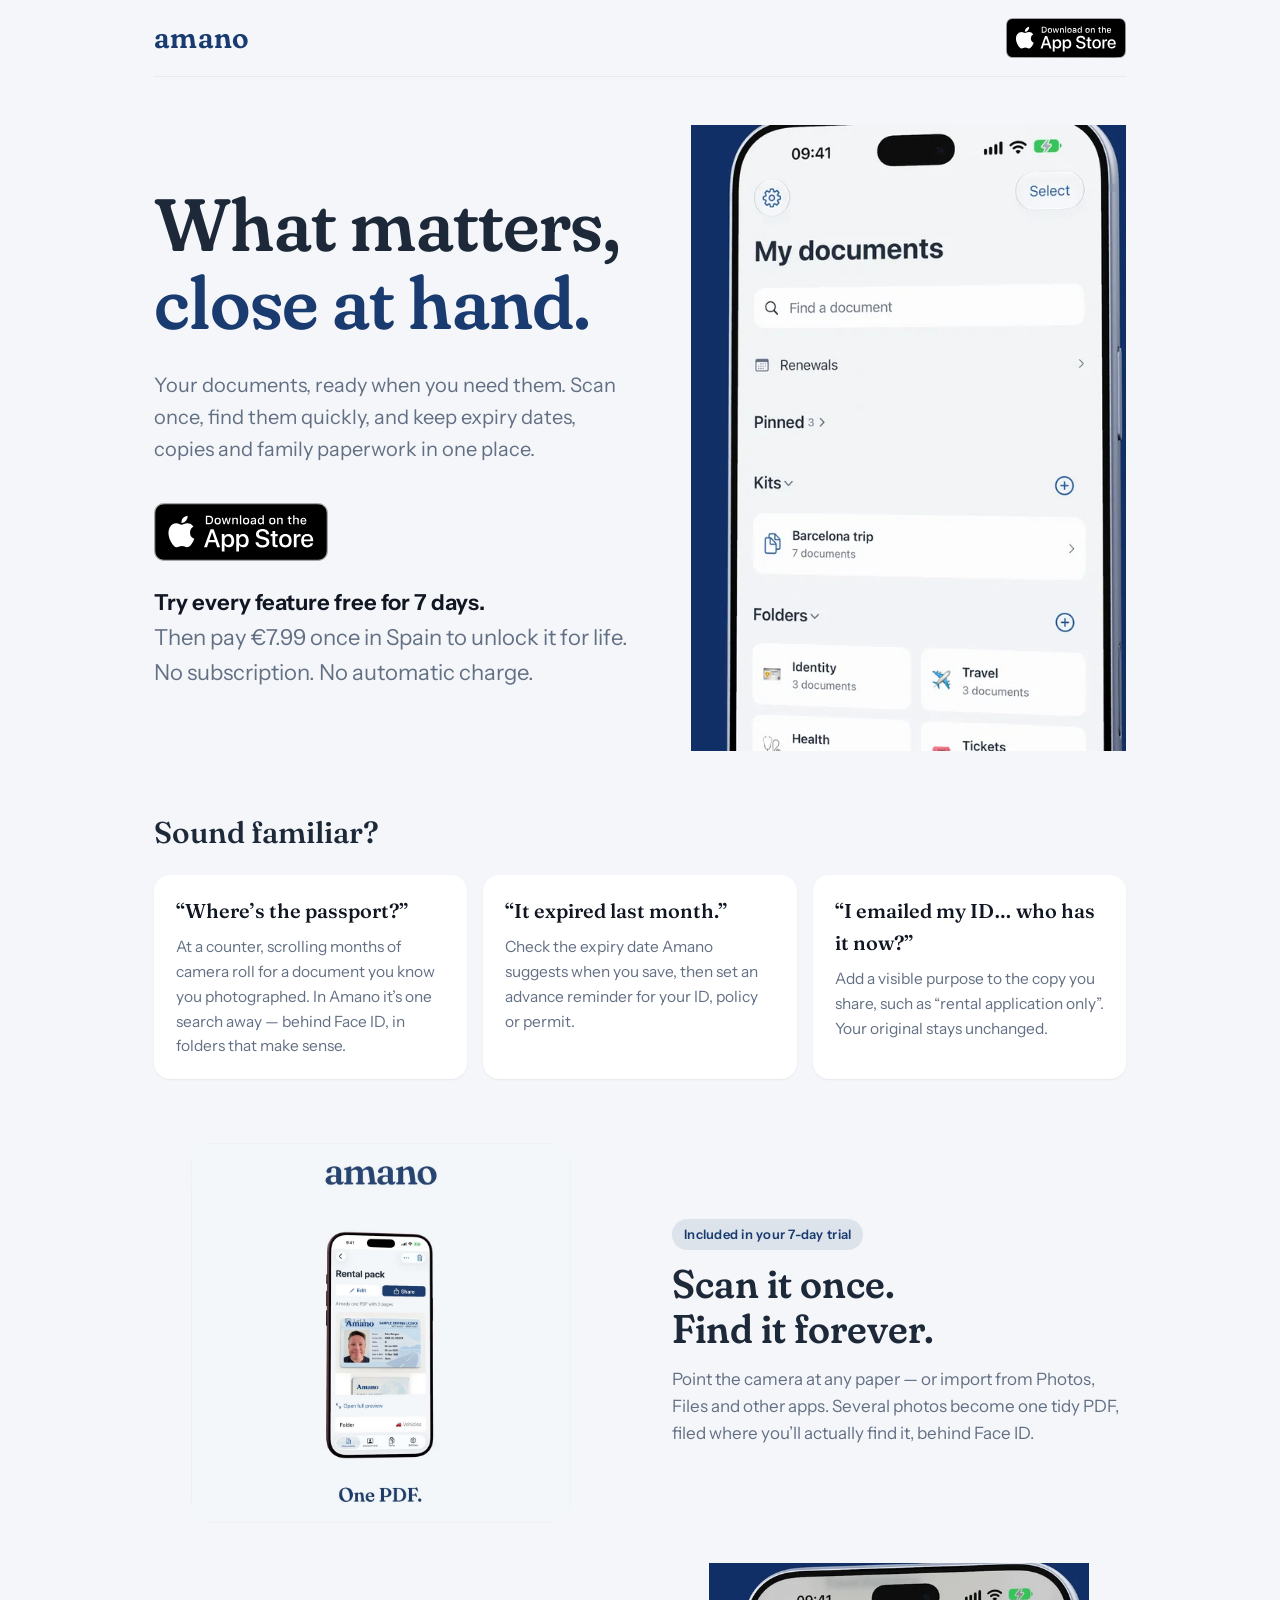
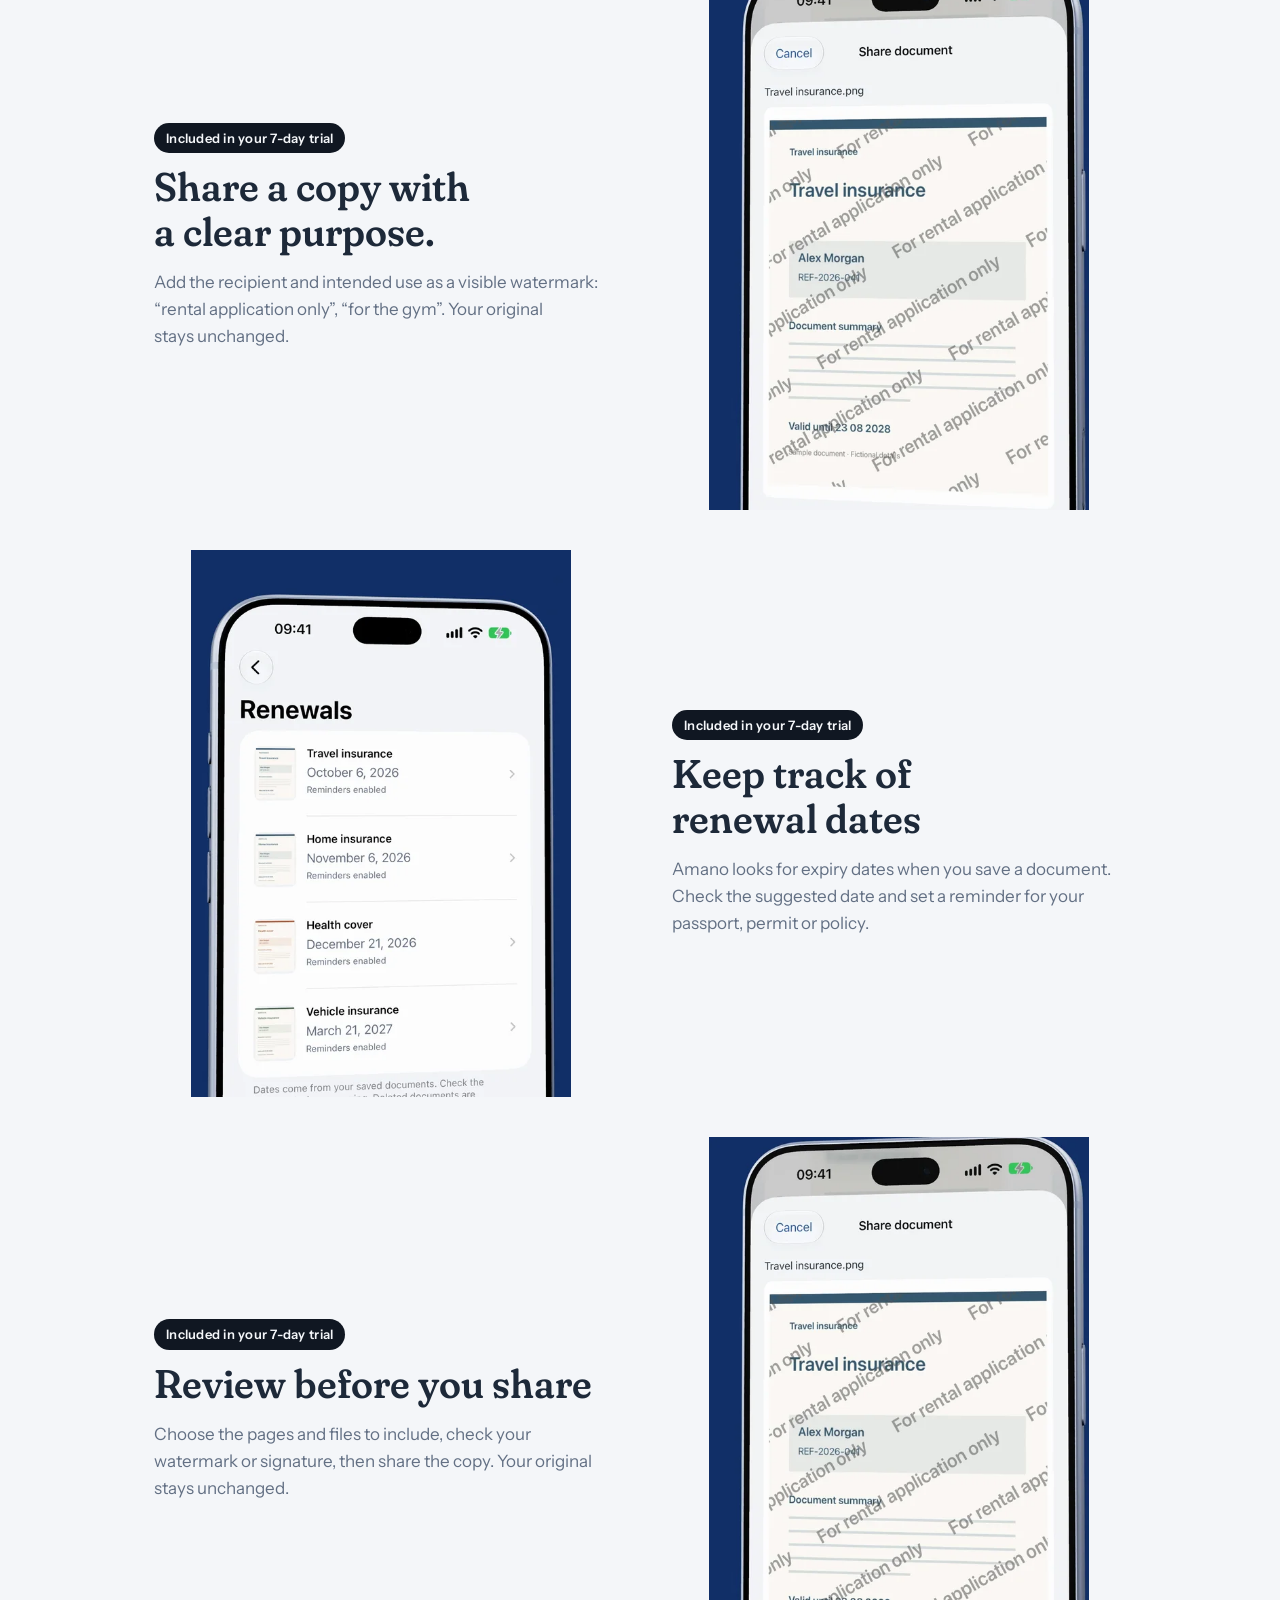
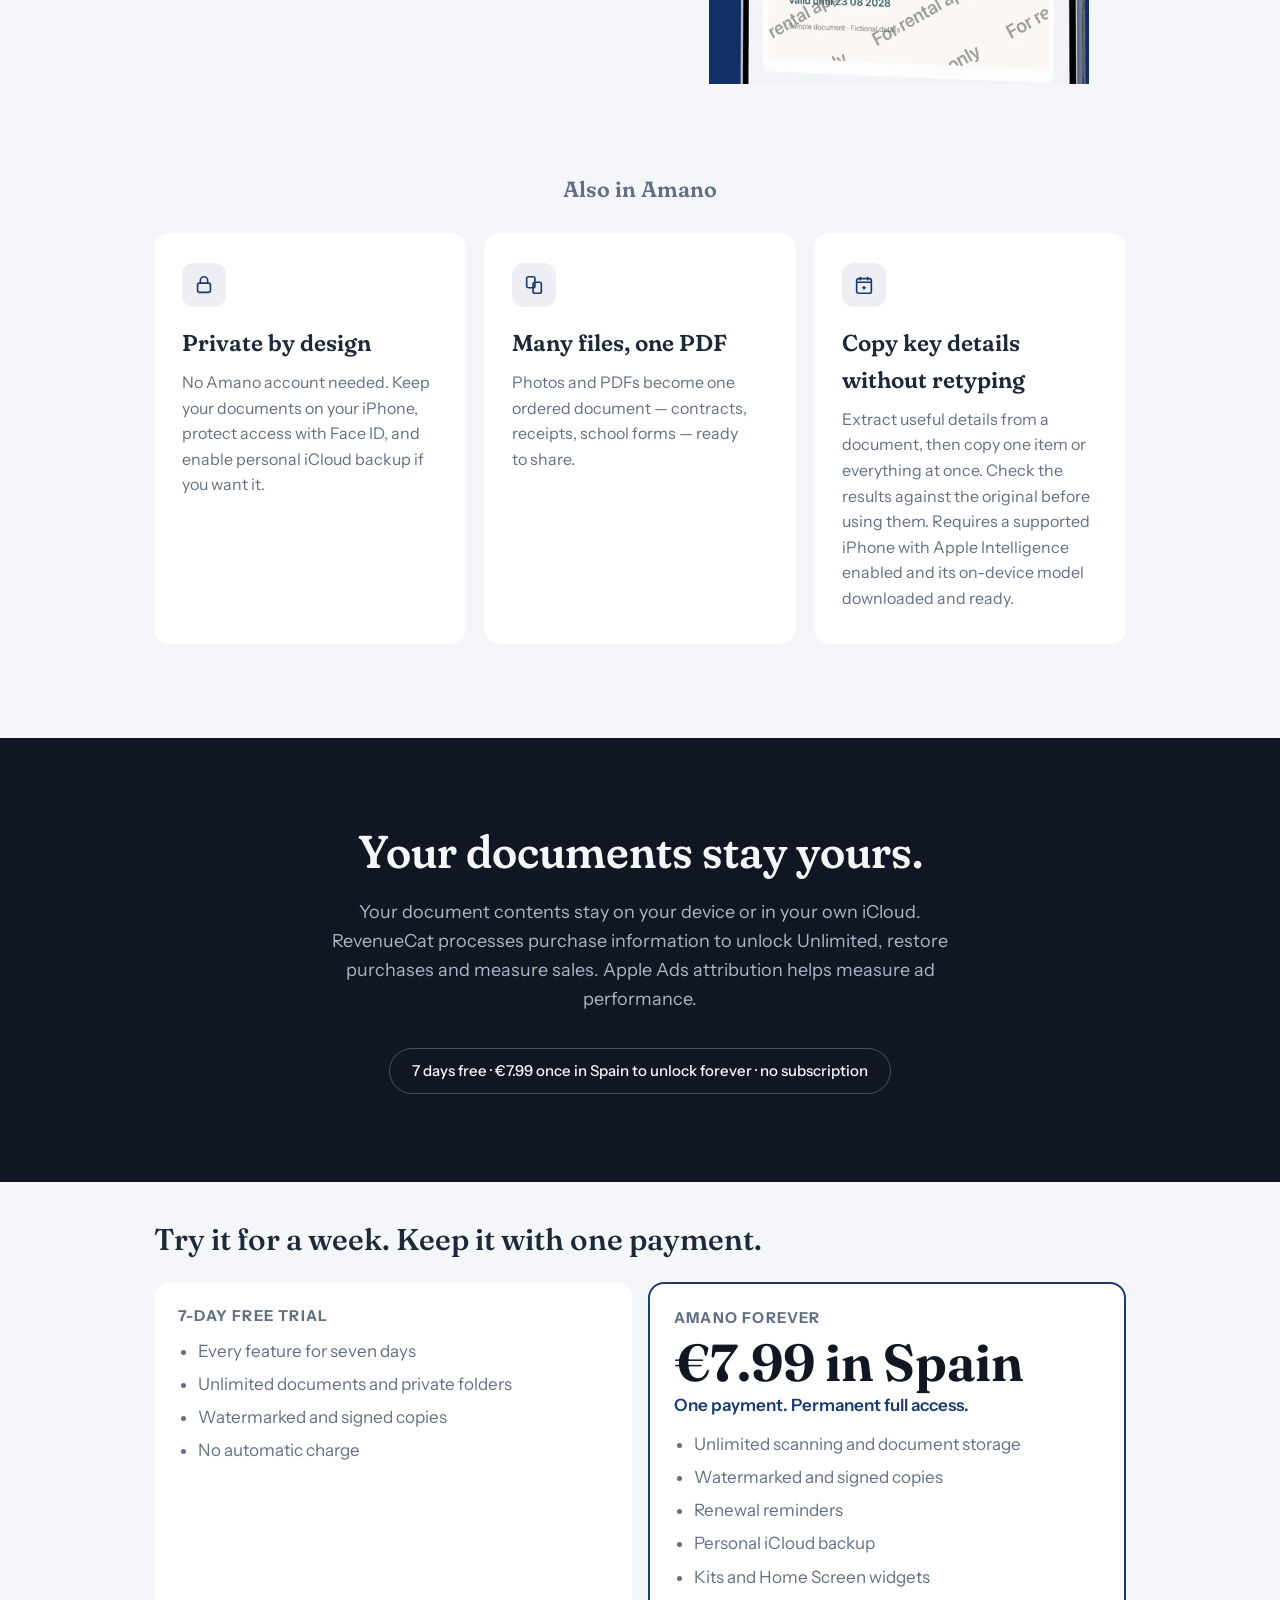
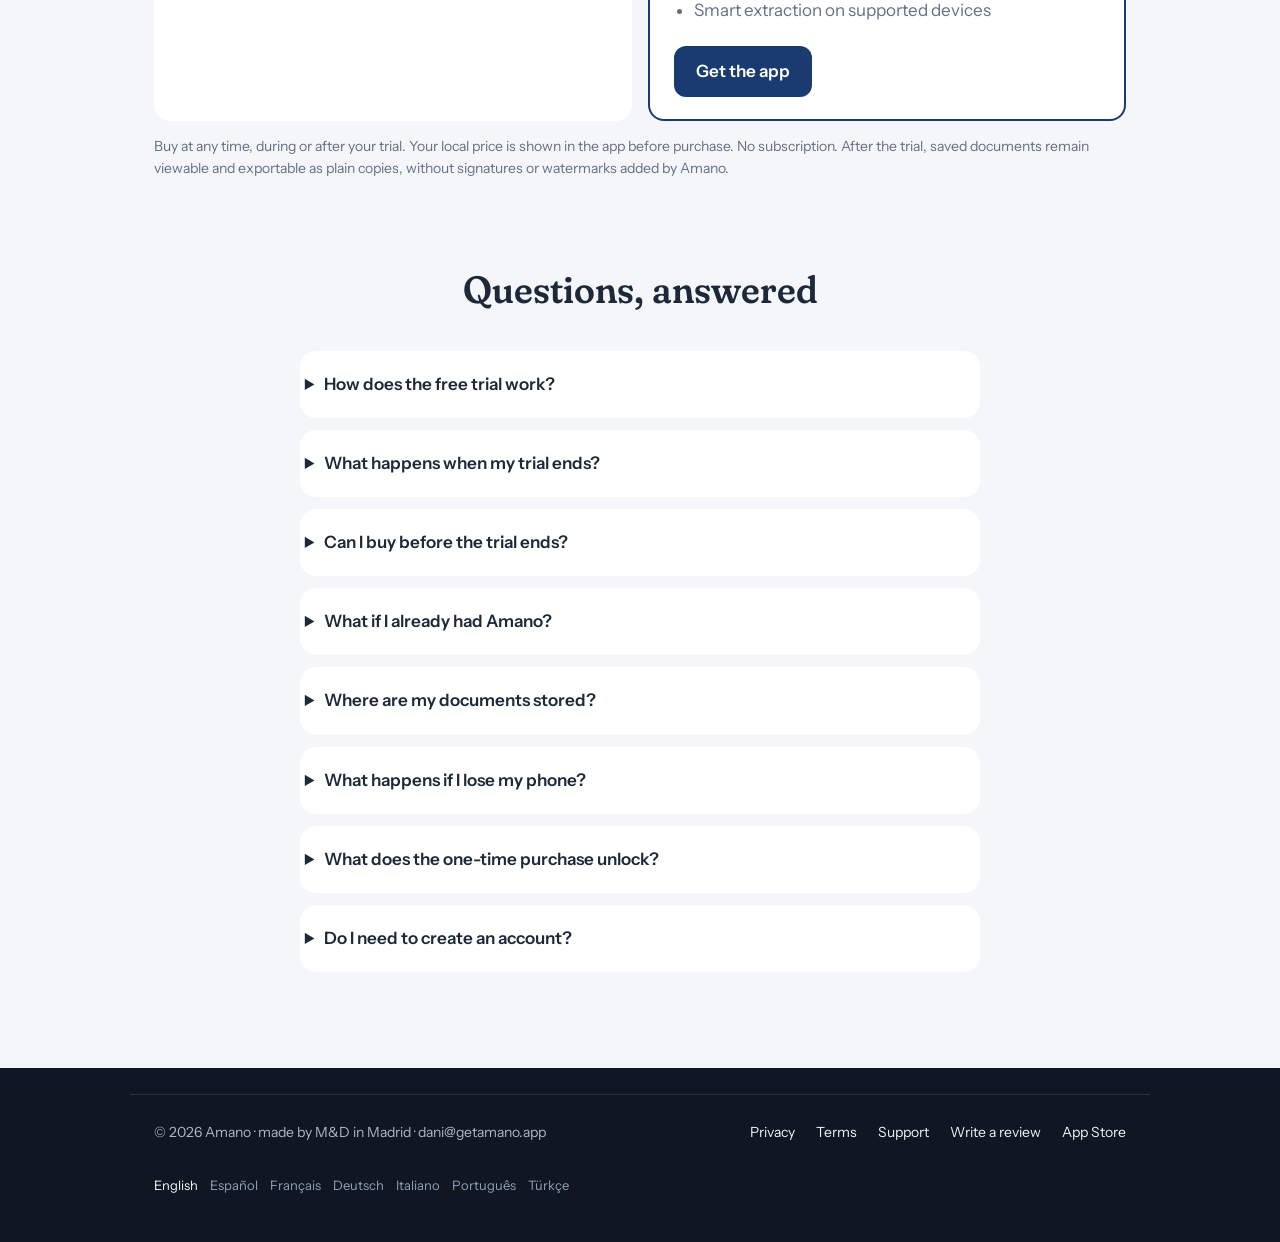
==== index.html @ 20231a91 "Show lifetime price after trial" ====
<!doctype html>
<html lang="en">
<head>
<meta charset="utf-8">
<meta name="viewport" content="width=device-width, initial-scale=1">
<title>Amano — Private Document Vault</title>
<meta name="description" content="Amano is a private vault for the documents that matter — scanned, organized, renewed on time, and shared only on your terms. On your iPhone and in your iCloud. Nowhere else.">
<meta name="apple-itunes-app" content="app-id=6809212902">
<link rel="canonical" href="https://getamano.app/">
<link rel="alternate" hreflang="en" href="https://getamano.app/">
<link rel="alternate" hreflang="es" href="https://getamano.app/es/">
<link rel="alternate" hreflang="fr" href="https://getamano.app/fr/">
<link rel="alternate" hreflang="de" href="https://getamano.app/de/">
<link rel="alternate" hreflang="it" href="https://getamano.app/it/">
<link rel="alternate" hreflang="pt-PT" href="https://getamano.app/pt/">
<link rel="alternate" hreflang="tr" href="https://getamano.app/tr/">
<link rel="alternate" hreflang="x-default" href="https://getamano.app/">
<meta property="og:type" content="website">
<meta property="og:site_name" content="Amano">
<meta property="og:title" content="Amano — Private Document Vault">
<meta property="og:description" content="Amano is a private vault for the documents that matter — scanned, organized, renewed on time, and shared only on your terms. On your iPhone and in your iCloud. Nowhere else.">
<meta property="og:url" content="https://getamano.app/">
<meta property="og:image" content="https://getamano.app/assets/og.png">
<meta name="twitter:card" content="summary_large_image">
<link rel="icon" href="./assets/mark.png">
<link rel="apple-touch-icon" href="./assets/apple-touch-icon.png">
<link rel="preconnect" href="https://fonts.googleapis.com">
<link rel="stylesheet" href="https://fonts.googleapis.com/css2?family=Fraunces:opsz,wght,SOFT@9..144,400..650,100&family=Instrument+Sans:wght@400;500;600&display=swap">
<script type="application/ld+json">{"@context": "https://schema.org", "@type": "FAQPage", "mainEntity": [{"@type": "Question", "name": "How does the free trial work?", "acceptedAnswer": {"@type": "Answer", "text": "New customers can try every feature for seven days, with no document or folder limits. Smart extraction requires a supported device with Apple Intelligence enabled and its on-device model ready. After the trial, choose a one-time purchase to keep full access. No subscription and no automatic charge."}}, {"@type": "Question", "name": "What happens when my trial ends?", "acceptedAnswer": {"@type": "Answer", "text": "You can still view your saved documents and export plain copies, without signatures or watermarks added by Amano. You can also copy details already extracted from your documents. A one-time purchase unlocks adding documents and using the full set of features again."}}, {"@type": "Question", "name": "Can I buy before the trial ends?", "acceptedAnswer": {"@type": "Answer", "text": "Yes. You can unlock Amano at any time during your trial. Pay once for permanent full access, with no subscription."}}, {"@type": "Question", "name": "What if I already had Amano?", "acceptedAnswer": {"@type": "Answer", "text": "Customers who first downloaded Amano before the seven-day-trial release keep full access forever, at no extra cost. This includes existing free customers. Existing purchases remain valid."}}, {"@type": "Question", "name": "Where are my documents stored?", "acceptedAnswer": {"@type": "Answer", "text": "On your iPhone, encrypted — and, if you turn on sync, in your own iCloud."}}, {"@type": "Question", "name": "What happens if I lose my phone?", "acceptedAnswer": {"@type": "Answer", "text": "With iCloud sync on (part of Unlimited), your vault is waiting on your next iPhone. Without it, documents live only on the device — that is the trade-off of fully local storage."}}, {"@type": "Question", "name": "What does the one-time purchase unlock?", "acceptedAnswer": {"@type": "Answer", "text": "Permanent full access: unlimited documents and private folders, watermarked or signed copies, renewal reminders, personal iCloud backup, document kits and Home Screen widgets. Smart extraction is included on supported devices with Apple Intelligence enabled and its on-device model ready. The app shows your local price before you buy."}}, {"@type": "Question", "name": "Do I need to create an account?", "acceptedAnswer": {"@type": "Answer", "text": "No. Amano works the moment you open it. There is nothing to sign up for."}}]}</script>
<style>
  :root {
    --paper: #F4F6F9; --card: #FFFFFF; --navy: #193B70; --deep: #101722;
    --ink: #1D2939; --muted: #637084; --link: #275CA5; --radius: 16px;
    --display: "Fraunces", "Iowan Old Style", Georgia, serif;
    --body: "Instrument Sans", -apple-system, "Helvetica Neue", sans-serif;
  }
  * { margin: 0; box-sizing: border-box; }
  html { scroll-behavior: smooth; }
  body { background: var(--paper); color: var(--ink); font-family: var(--body);
    font-size: 17px; line-height: 1.6; -webkit-font-smoothing: antialiased; }
  .wrap { max-width: 1020px; margin: 0 auto; padding: 0 24px; }
  header.top { display: flex; align-items: center; justify-content: space-between;
    position: sticky; top: 0; z-index: 50; background: var(--paper);
    padding: 14px 0; border-bottom: 1px solid rgba(16, 23, 34, 0.06); }
  .badge { display: block; height: 40px; width: auto; }
  .badge-hero { height: 58px; }
  .shots figure { margin: 0; }
  .shots figcaption { font-size: 14px; color: var(--muted); padding: 10px 4px 0; text-wrap: pretty; }
  .wordmark { font-family: var(--display); font-weight: 600; font-size: 30px; color: var(--navy);
    font-variation-settings: "opsz" 72, "SOFT" 100; letter-spacing: 0.01em; text-decoration: none; }
  .top a.store-mini { font-weight: 600; font-size: 15px; color: var(--link);
    text-decoration: none; padding: 10px 16px; border-radius: 999px; }
  .top a.store-mini:hover { background: var(--card); }
  .hero { padding: 48px 0 24px; text-align: center; }
  .hero-visual { max-width: 320px; margin: 24px auto 0; }
  .hero-visual img { width: 100%; height: auto; display: block; }
  @media (min-width: 900px) {
    .hero { display: grid; grid-template-columns: 1.05fr 0.95fr; gap: 56px;
      align-items: center; text-align: left; padding: 48px 0 32px; }
    .hero .cta-row { justify-content: flex-start; }
    .hero .cta-note { text-align: left; }
    .hero h1, .hero p.lede { margin-left: 0; }
    .hero-visual { max-width: 460px; margin: 0 0 0 auto; }
  }
  .hero h1 { font-family: var(--display); font-variation-settings: "opsz" 72, "SOFT" 100;
    font-weight: 560; font-size: clamp(42px, 7vw, 74px); line-height: 1.06;
    color: var(--ink); text-wrap: balance; letter-spacing: -0.01em; }
  .hero h1 em { font-style: normal; color: var(--navy); }
  .hero p.lede { max-width: 34em; margin: 26px auto 0;
    font-size: clamp(17px, 2.2vw, 20px); color: var(--muted); text-wrap: pretty; }
  .cta-row { margin-top: 38px; display: flex; gap: 14px; justify-content: center; flex-wrap: wrap; align-items: center; }
  .store-button { display: inline-flex; align-items: center; gap: 10px;
    background: var(--navy); color: #fff; text-decoration: none; font-weight: 600; font-size: 17px;
    padding: 15px 26px; border-radius: 14px; transition: transform 120ms ease, box-shadow 120ms ease;
    box-shadow: 0 10px 28px rgba(25, 59, 112, 0.28); }
  .store-button:hover { transform: translateY(-1px); box-shadow: 0 14px 34px rgba(25, 59, 112, 0.34); }
  .store-button:focus-visible, a:focus-visible { outline: 3px solid var(--link); outline-offset: 3px; }
  .store-button svg { flex: none; }
  .cta-note { font-size: 22px; color: var(--muted); width: 100%; margin-top: 4px; }
  .cta-note strong { display: block; margin-top: 6px; font-weight: 650; color: #101722; }
  .demo { padding: 44px 0 20px; }
  .demo figure { max-width: 560px; margin: 0 auto; border-radius: 24px; overflow: hidden; }
  .demo video { display: block; width: 100%; height: auto; }
  .demo figcaption { text-align: center; font-size: 14px; color: var(--muted);
    padding: 14px 16px 16px; background: var(--card); }
  section.chapters { padding: 56px 0 8px; }
  .chapter { display: grid; gap: 40px; align-items: center; margin: 0 0 64px; }
  .chapter .art { max-width: 300px; margin: 0 auto; }
  .chapter .art img { width: 100%; height: auto; display: block; }
  .chapter h2 { font-family: var(--display); font-variation-settings: "opsz" 72, "SOFT" 100;
    font-weight: 560; font-size: clamp(28px, 4.4vw, 40px); line-height: 1.12;
    text-wrap: balance; margin: 12px 0 14px; }
  .chapter p { color: var(--muted); font-size: 17px; max-width: 30em; text-wrap: pretty; }
  .chip { display: inline-block; font-size: 13px; font-weight: 600; letter-spacing: 0.02em;
    padding: 5px 12px; border-radius: 999px; }
  .chip.free { background: rgba(25, 59, 112, 0.10); color: var(--navy); }
  .chip.unl { background: var(--deep); color: #F4F6F9; }
  @media (min-width: 860px) {
    .chapter { grid-template-columns: 1fr 1fr; gap: 64px; margin: 0 0 40px; }
    .chapter .art { max-width: 380px; }
    .chapter:nth-child(even) .art { order: 2; margin-left: auto; }
    .chapter:nth-child(odd) .art { margin-right: auto; }
  }
  section.also { padding: 40px 0 10px; }
  .also h2 { font-family: var(--display); font-variation-settings: "opsz" 40, "SOFT" 100;
    font-weight: 600; font-size: 22px; text-align: center; margin-bottom: 26px; color: var(--muted); }
  .also .grid { display: grid; gap: 18px; grid-template-columns: repeat(auto-fit, minmax(240px, 1fr)); }
  section.features { padding: 84px 0 30px; }
  .features .grid { display: grid; gap: 18px; grid-template-columns: repeat(auto-fit, minmax(260px, 1fr)); }
  .feature { background: var(--card); border-radius: var(--radius); padding: 30px 28px 32px; }
  .feature .glyph { width: 44px; height: 44px; border-radius: 12px; background: rgba(25, 59, 112, 0.08);
    display: grid; place-items: center; margin-bottom: 18px; color: var(--navy); }
  .feature h3 { font-family: var(--display); font-variation-settings: "opsz" 40, "SOFT" 100;
    font-weight: 600; font-size: 23px; color: var(--ink); margin-bottom: 8px; }
  .feature p { color: var(--muted); font-size: 16px; text-wrap: pretty; }
  section.promise { margin: 84px 0 0; background: var(--deep); color: #EEF2F8; }
  .promise .inner { padding: 88px 24px; text-align: center; max-width: 760px; margin: 0 auto; }
  .promise h2 { font-family: var(--display); font-variation-settings: "opsz" 72, "SOFT" 100;
    font-weight: 560; font-size: clamp(30px, 4.6vw, 46px); line-height: 1.15; text-wrap: balance; color: #F4F6F9; }
  .promise p { margin-top: 20px; color: #ABB7C8; font-size: 18px; max-width: 36em; margin-left: auto; margin-right: auto; }
  .promise .price { margin-top: 34px; display: inline-block; border: 1px solid rgba(244, 246, 249, 0.25);
    border-radius: 999px; padding: 10px 22px; font-size: 15px; font-weight: 500; color: #F4F6F9; }
  footer { background: var(--deep); color: #ABB7C8; padding: 26px 0 46px; font-size: 14px; }
  footer .wrap { display: flex; justify-content: space-between; gap: 16px; flex-wrap: wrap;
    align-items: baseline; border-top: 1px solid rgba(244,246,249,0.12); padding-top: 26px; }
  footer a { color: #EEF2F8; text-decoration: none; margin-left: 18px; }
  footer a.mail { margin-left: 0; color: #ABB7C8; }
  footer a:hover { text-decoration: underline; }
  footer .langs { width: 100%; margin-top: 14px; }
  footer .langs a { margin: 0 12px 0 0; color: #8FA0B8; font-size: 13px; }
  footer .langs span { color: #F4F6F9; font-size: 13px; margin-right: 12px; }
  section.shots { padding: 40px 0 30px; }
  .shots h2, .faq h2 { font-family: var(--display); font-variation-settings: "opsz" 72, "SOFT" 100;
    font-weight: 560; font-size: clamp(28px, 4vw, 38px); text-align: center; margin-bottom: 30px;
    color: var(--ink); text-wrap: balance; }
  .shots .strip { display: grid; grid-template-columns: repeat(2, 1fr); gap: 28px; max-width: 760px; margin: 0 auto; }
  .shots img { width: 100%; height: auto; display: block; }
  @media (max-width: 640px) { .shots .strip { grid-template-columns: 1fr; max-width: 320px; } }
  section.faq { padding: 70px 0 84px; }
  .faq .qa { max-width: 680px; margin: 0 auto; }
  .faq details { background: var(--card); border-radius: var(--radius); padding: 4px 24px; margin-bottom: 12px; }
  .faq summary { cursor: pointer; font-weight: 600; font-size: 17px; padding: 16px 0; list-style-position: outside; }
  .faq details p { color: var(--muted); padding: 0 0 18px; text-wrap: pretty; }
  @media (prefers-reduced-motion: reduce) { html { scroll-behavior: auto; } .store-button { transition: none; } }

  /* Pain cards + explicit pricing (PoC: rendered only when a locale defines them) */
  .pains { padding: 26px 0 8px; }
  .pains h2, .pricing h2 { font-family: Fraunces, Georgia, serif; font-weight: 550; font-size: 30px; margin: 0 0 18px; }
  .pains .grid { display: grid; grid-template-columns: repeat(auto-fit, minmax(240px, 1fr)); gap: 16px; }
  .pain { background: var(--card); border-radius: 16px; padding: 20px 22px; box-shadow: 0 1px 2px rgba(16,23,34,.06); }
  .pain h3 { font-family: Fraunces, Georgia, serif; font-weight: 550; font-size: 20px; margin: 0 0 8px; color: var(--deep); }
  .pain p { margin: 0; color: var(--muted); font-size: 15.5px; }
  .pricing { padding: 34px 0 10px; }
  .pricing .cols { display: grid; grid-template-columns: repeat(auto-fit, minmax(250px, 1fr)); gap: 16px; align-items: stretch; }
  .pricing .col { background: var(--card); border-radius: 16px; padding: 22px 24px; }
  .pricing .col.main { border: 2px solid var(--navy); }
  .pricing h3 { margin: 0 0 6px; font-size: 15px; letter-spacing: .08em; text-transform: uppercase; color: var(--muted); }
  .pricing .num { font-family: Fraunces, Georgia, serif; font-weight: 650; font-size: 52px; color: var(--deep); line-height: 1; }
  .pricing .once { color: var(--navy); font-weight: 600; margin: 4px 0 12px; }
  .pricing ul { margin: 10px 0 0; padding-left: 20px; color: var(--muted); }
  .pricing li { margin: 6px 0; }
  .pricing .buy { display: inline-block; margin-top: 16px; background: var(--navy); color: #fff; text-decoration: none; border-radius: 12px; padding: 12px 22px; font-weight: 600; }
  .pricing .pricenote { color: var(--muted); font-size: 14px; margin-top: 14px; }

  .chapter .art video { display: block; width: 100%; height: auto; border-radius: 22px; }
</style>
</head>
<body>
<div class="wrap">
  <header class="top">
    <a class="wordmark" href="https://getamano.app/">amano</a>
    <a href="https://apps.apple.com/app/id6809212902?pt=128749840&amp;ct=web-en&amp;mt=8" aria-label="Get the app"><img class="badge" src="./assets/badges/en.svg" alt="Download on the App Store" width="120" height="40"></a>
  </header>
  <section class="hero">
    <div>
      <h1>What matters, <em>close at hand.</em></h1>
      <p class="lede">Your documents, ready when you need them. Scan once, find them quickly, and keep expiry dates, copies and family paperwork in one place.</p>
      <div class="cta-row">
        <a href="https://apps.apple.com/app/id6809212902?pt=128749840&amp;ct=web-en&amp;mt=8" aria-label="Download on the App Store"><img class="badge badge-hero" src="./assets/badges/en.svg" alt="Download on the App Store" width="174" height="58"></a>
        <span class="cta-note"><strong>Try every feature free for 7 days.</strong> Then pay €7.99 once in Spain to unlock it for life. No subscription. No automatic charge.</span>
      </div>
    </div>
    <div class="hero-visual">
      <img src="./assets/features/en/home.webp" alt="Reviewing a watermarked document copy in Amano" width="560" height="918" fetchpriority="high">
    </div>
  </section>
  <section class="pains"><h2>Sound familiar?</h2><div class="grid"><article class="pain"><h3>&ldquo;Where&rsquo;s the passport?&rdquo;</h3><p>At a counter, scrolling months of camera roll for a document you know you photographed. In Amano it&rsquo;s one search away — behind Face&nbsp;ID, in folders that make sense.</p></article><article class="pain"><h3>&ldquo;It expired last month.&rdquo;</h3><p>Check the expiry date Amano suggests when you save, then set an advance reminder for your ID, policy or permit.</p></article><article class="pain"><h3>&ldquo;I emailed my ID&hellip; who has it now?&rdquo;</h3><p>Add a visible purpose to the copy you share, such as &ldquo;rental application only&rdquo;. Your original stays unchanged.</p></article></div></section>
  <section class="chapters">
    <div class="chapter"><div class="art"><video src="./assets/demo.mp4" poster="./assets/poster.jpg" muted loop playsinline autoplay preload="metadata" aria-label="Amano turning three photos into one watermarked PDF and sharing it"></video></div><div><span class="chip free">Included in your 7-day trial</span><h2>Scan it once. Find it forever.</h2><p>Point the camera at any paper — or import from Photos, Files and other apps. Several photos become one tidy PDF, filed where you&rsquo;ll actually find it, behind Face&nbsp;ID.</p></div></div>
    <div class="chapter"><div class="art"><img src="./assets/features/en/share.webp" alt="A shared ID copy with a personal watermark across it" loading="lazy" width="560" height="918"></div><div><span class="chip unl">Included in your 7-day trial</span><h2>Share a copy with a clear purpose.</h2><p>Add the recipient and intended use as a visible watermark: &ldquo;rental application only&rdquo;, &ldquo;for the gym&rdquo;. Your original stays unchanged.</p></div></div>
    <div class="chapter">
      <div class="art"><img src="./assets/features/en/renew.webp" alt="Renewals screen reminding about an expiring passport" loading="lazy" width="560" height="918"></div>
      <div>
        <span class="chip unl">Included in your 7-day trial</span>
        <h2>Keep track of renewal dates</h2>
        <p>Amano looks for expiry dates when you save a document. Check the suggested date and set a reminder for your passport, permit or policy.</p>
      </div>
    </div>
    <div class="chapter">
      <div class="art"><img src="./assets/features/en/share.webp" alt="Reviewing a watermarked copy before sharing" loading="lazy" width="560" height="918"></div>
      <div>
        <span class="chip unl">Included in your 7-day trial</span>
        <h2>Review before you share</h2>
        <p>Choose the pages and files to include, check your watermark or signature, then share the copy. Your original stays unchanged.</p>
      </div>
    </div>
  </section>
  <section class="also">
    <h2>Also in Amano</h2>
    <div class="grid">
      <article class="feature"><div class="glyph"><svg width="22" height="22" viewBox="0 0 24 24" fill="none" stroke="currentColor" stroke-width="1.8" aria-hidden="true"><rect x="5" y="10" width="14" height="10" rx="2"/><path d="M8 10V7a4 4 0 0 1 8 0v3"/></svg></div><h3>Private by design</h3><p>No Amano account needed. Keep your documents on your iPhone, protect access with Face&nbsp;ID, and enable personal iCloud backup if you want it.</p></article>
      <article class="feature"><div class="glyph"><svg width="22" height="22" viewBox="0 0 24 24" fill="none" stroke="currentColor" stroke-width="1.8" aria-hidden="true"><rect x="4" y="3" width="9" height="12" rx="2"/><rect x="11" y="9" width="9" height="12" rx="2"/></svg></div><h3>Many files, one PDF</h3><p>Photos and PDFs become one ordered document — contracts, receipts, school forms — ready to share.</p></article>
      <article class="feature"><div class="glyph"><svg width="22" height="22" viewBox="0 0 24 24" fill="none" stroke="currentColor" stroke-width="1.8" aria-hidden="true"><rect x="4" y="5" width="16" height="16" rx="2"/><path d="M4 9h16M8 3v4M16 3v4M12 13v4M10 15h4"/></svg></div><h3>Copy key details without retyping</h3><p>Extract useful details from a document, then copy one item or everything at once. Check the results against the original before using them. Requires a supported iPhone with Apple Intelligence enabled and its on-device model downloaded and ready.</p></article>
    </div>
  </section>
  
</div>
<section class="promise">
  <div class="inner">
    <h2>Your documents stay yours.</h2>
    <p>Your document contents stay on your device or in your own iCloud. RevenueCat processes purchase information to unlock Unlimited, restore purchases and measure sales. Apple Ads attribution helps measure ad performance.</p>
    <span class="price">7 days free &middot; €7.99 once in Spain to unlock forever &middot; no subscription</span>
  </div>
</section>
<div class="wrap">
  <section class="pricing"><h2>Try it for a week. Keep it with one payment.</h2><div class="cols"><div class="col"><h3>7-day free trial</h3><ul><li>Every feature for seven days</li><li>Unlimited documents and private folders</li><li>Watermarked and signed copies</li><li>No automatic charge</li></ul></div><div class="col main"><h3>Amano forever</h3><div class="num">€7.99 in Spain</div><div class="once">One payment. Permanent full access.</div><ul><li>Unlimited scanning and document storage</li><li>Watermarked and signed copies</li><li>Renewal reminders</li><li>Personal iCloud backup</li><li>Kits and Home Screen widgets</li><li>Smart extraction on supported devices</li></ul><a class="buy" href="https://apps.apple.com/app/id6809212902?pt=128749840&amp;ct=web-en&amp;mt=8" aria-label="Download on the App Store">Get the app</a></div></div><p class="pricenote">Buy at any time, during or after your trial. Your local price is shown in the app before purchase. No subscription. After the trial, saved documents remain viewable and exportable as plain copies, without signatures or watermarks added by Amano.</p></section>
  <section class="faq">
    <h2>Questions, answered</h2>
    <div class="qa"><details><summary>How does the free trial work?</summary><p>New customers can try every feature for seven days, with no document or folder limits. Smart extraction requires a supported device with Apple Intelligence enabled and its on-device model ready. After the trial, choose a one-time purchase to keep full access. No subscription and no automatic charge.</p></details><details><summary>What happens when my trial ends?</summary><p>You can still view your saved documents and export plain copies, without signatures or watermarks added by Amano. You can also copy details already extracted from your documents. A one-time purchase unlocks adding documents and using the full set of features again.</p></details><details><summary>Can I buy before the trial ends?</summary><p>Yes. You can unlock Amano at any time during your trial. Pay once for permanent full access, with no subscription.</p></details><details><summary>What if I already had Amano?</summary><p>Customers who first downloaded Amano before the seven-day-trial release keep full access forever, at no extra cost. This includes existing free customers. Existing purchases remain valid.</p></details><details><summary>Where are my documents stored?</summary><p>On your iPhone, encrypted — and, if you turn on sync, in your own iCloud.</p></details><details><summary>What happens if I lose my phone?</summary><p>With iCloud sync on (part of Unlimited), your vault is waiting on your next iPhone. Without it, documents live only on the device — that is the trade-off of fully local storage.</p></details><details><summary>What does the one-time purchase unlock?</summary><p>Permanent full access: unlimited documents and private folders, watermarked or signed copies, renewal reminders, personal iCloud backup, document kits and Home Screen widgets. Smart extraction is included on supported devices with Apple Intelligence enabled and its on-device model ready. The app shows your local price before you buy.</p></details><details><summary>Do I need to create an account?</summary><p>No. Amano works the moment you open it. There is nothing to sign up for.</p></details></div>
  </section>
</div>
<footer>
  <div class="wrap">
    <span>&copy; 2026 Amano &middot; made by M&amp;D in Madrid &middot; <a class="mail" href="mailto:dani@getamano.app">dani@getamano.app</a></span>
    <span>
      <a href="https://getamano.app/privacy/">Privacy</a>
      <a href="https://getamano.app/terms/">Terms</a>
      <a href="https://getamano.app/support/">Support</a>
      <a href="https://apps.apple.com/app/apple-store/id6809212902?action=write-review">Write a review</a>
      <a href="https://apps.apple.com/app/id6809212902?pt=128749840&amp;ct=web-en&amp;mt=8">App&nbsp;Store</a>
    </span>
    <span class="langs"><span>English</span><a href="https://getamano.app/es/" lang="es">Español</a><a href="https://getamano.app/fr/" lang="fr">Français</a><a href="https://getamano.app/de/" lang="de">Deutsch</a><a href="https://getamano.app/it/" lang="it">Italiano</a><a href="https://getamano.app/pt/" lang="pt-PT">Português</a><a href="https://getamano.app/tr/" lang="tr">Türkçe</a></span>
  </div>
</footer>
</body>
</html>
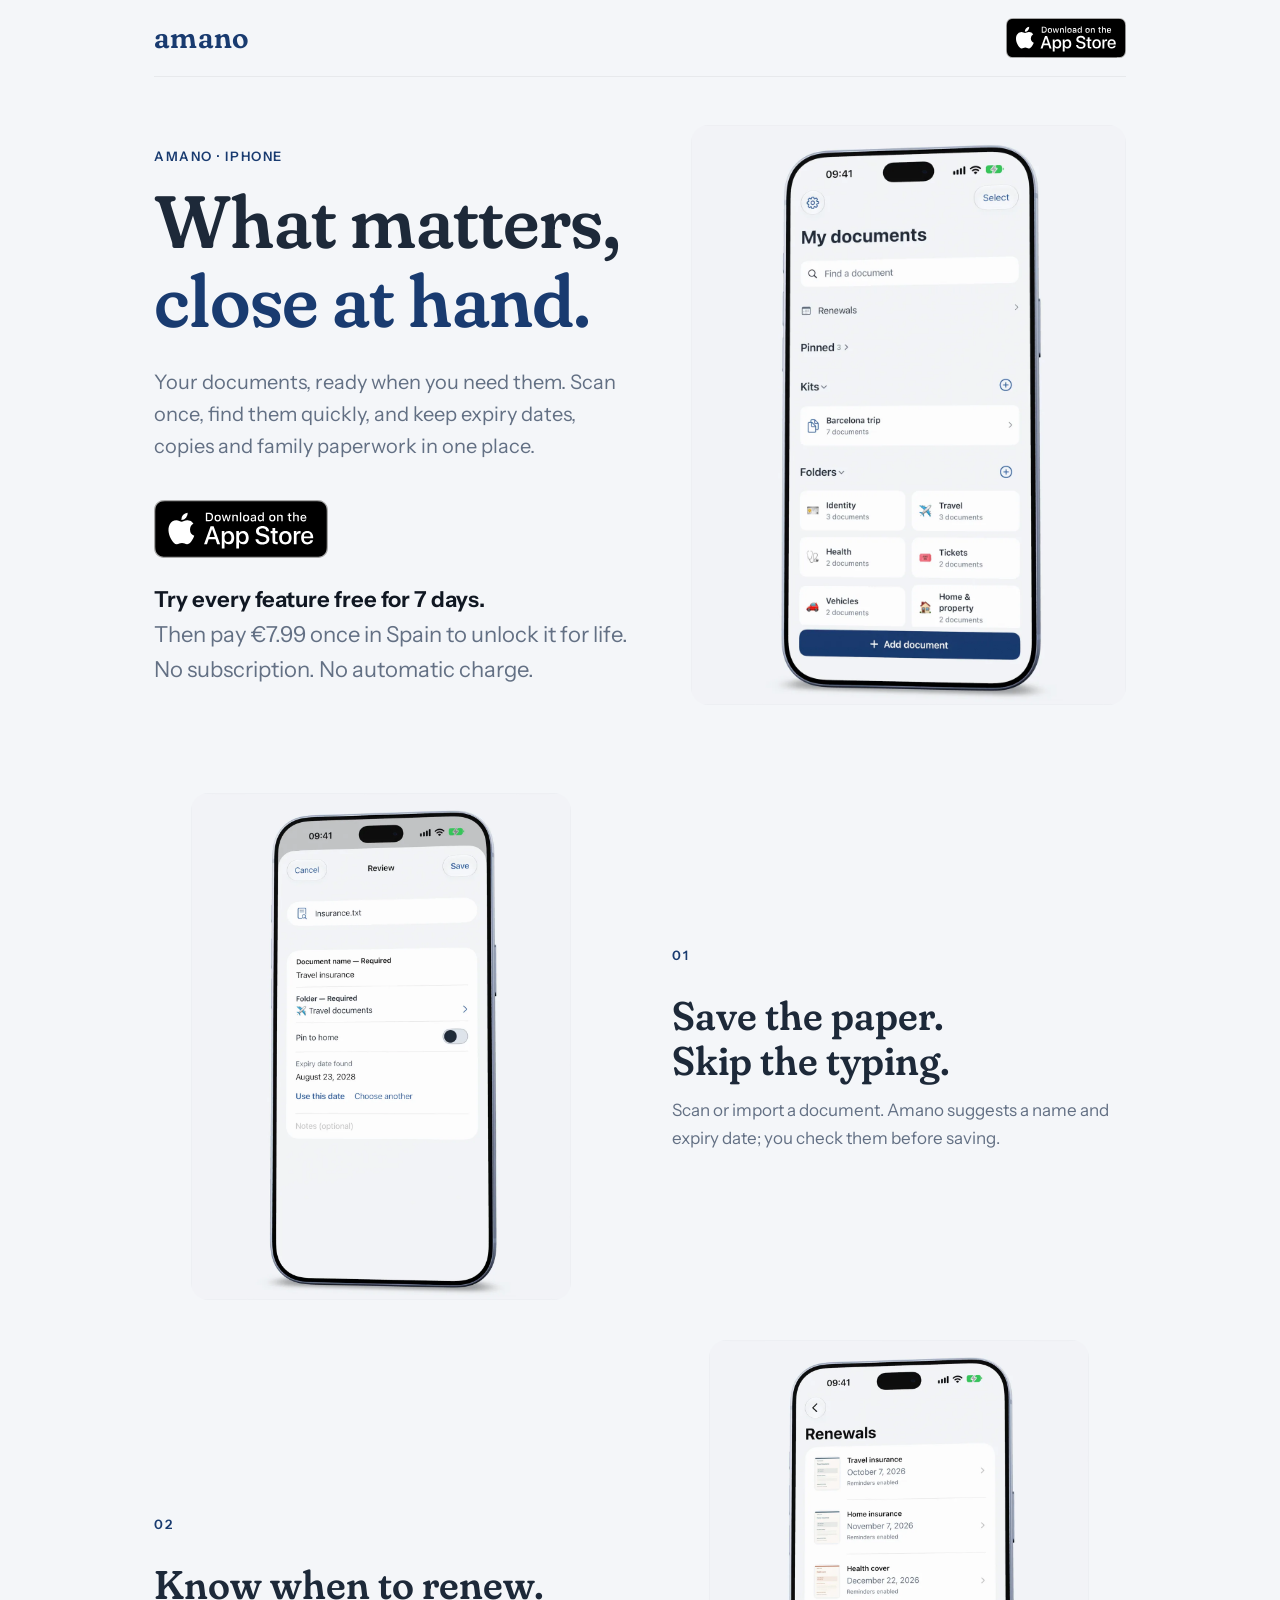
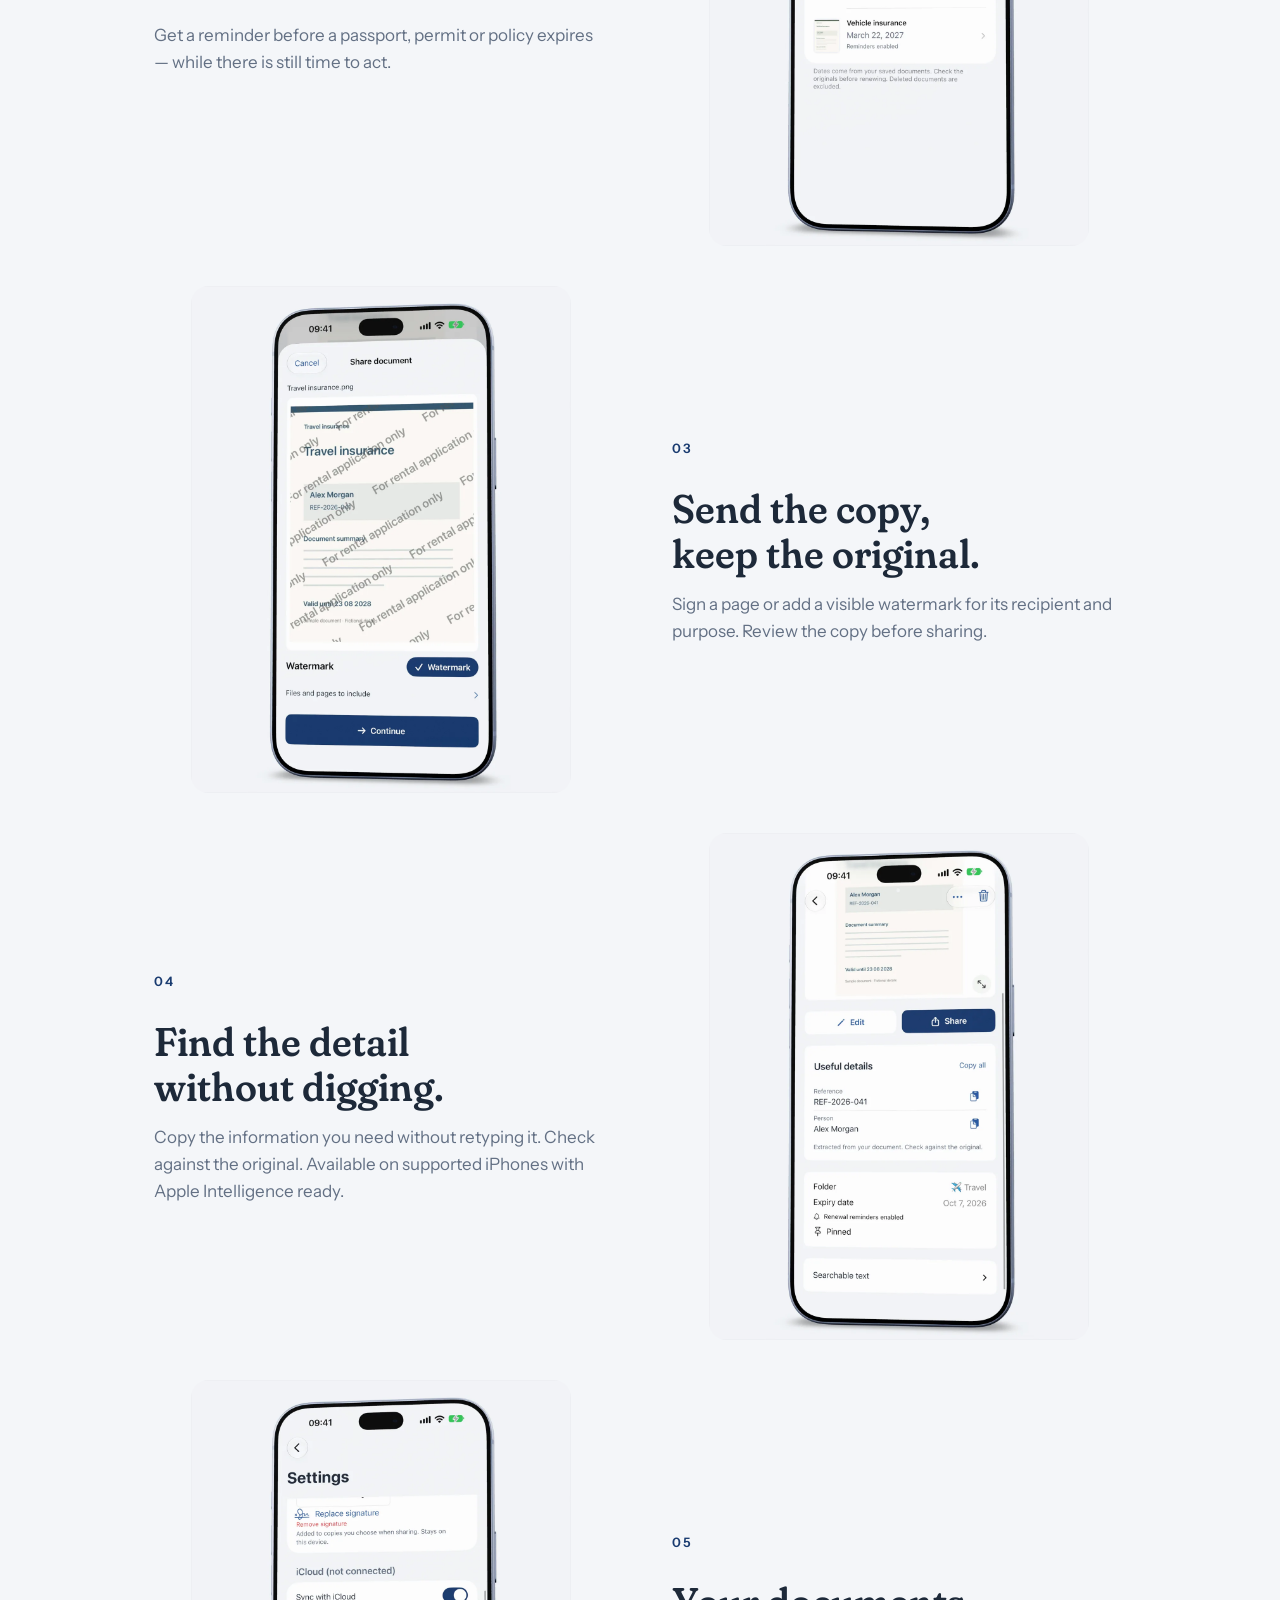
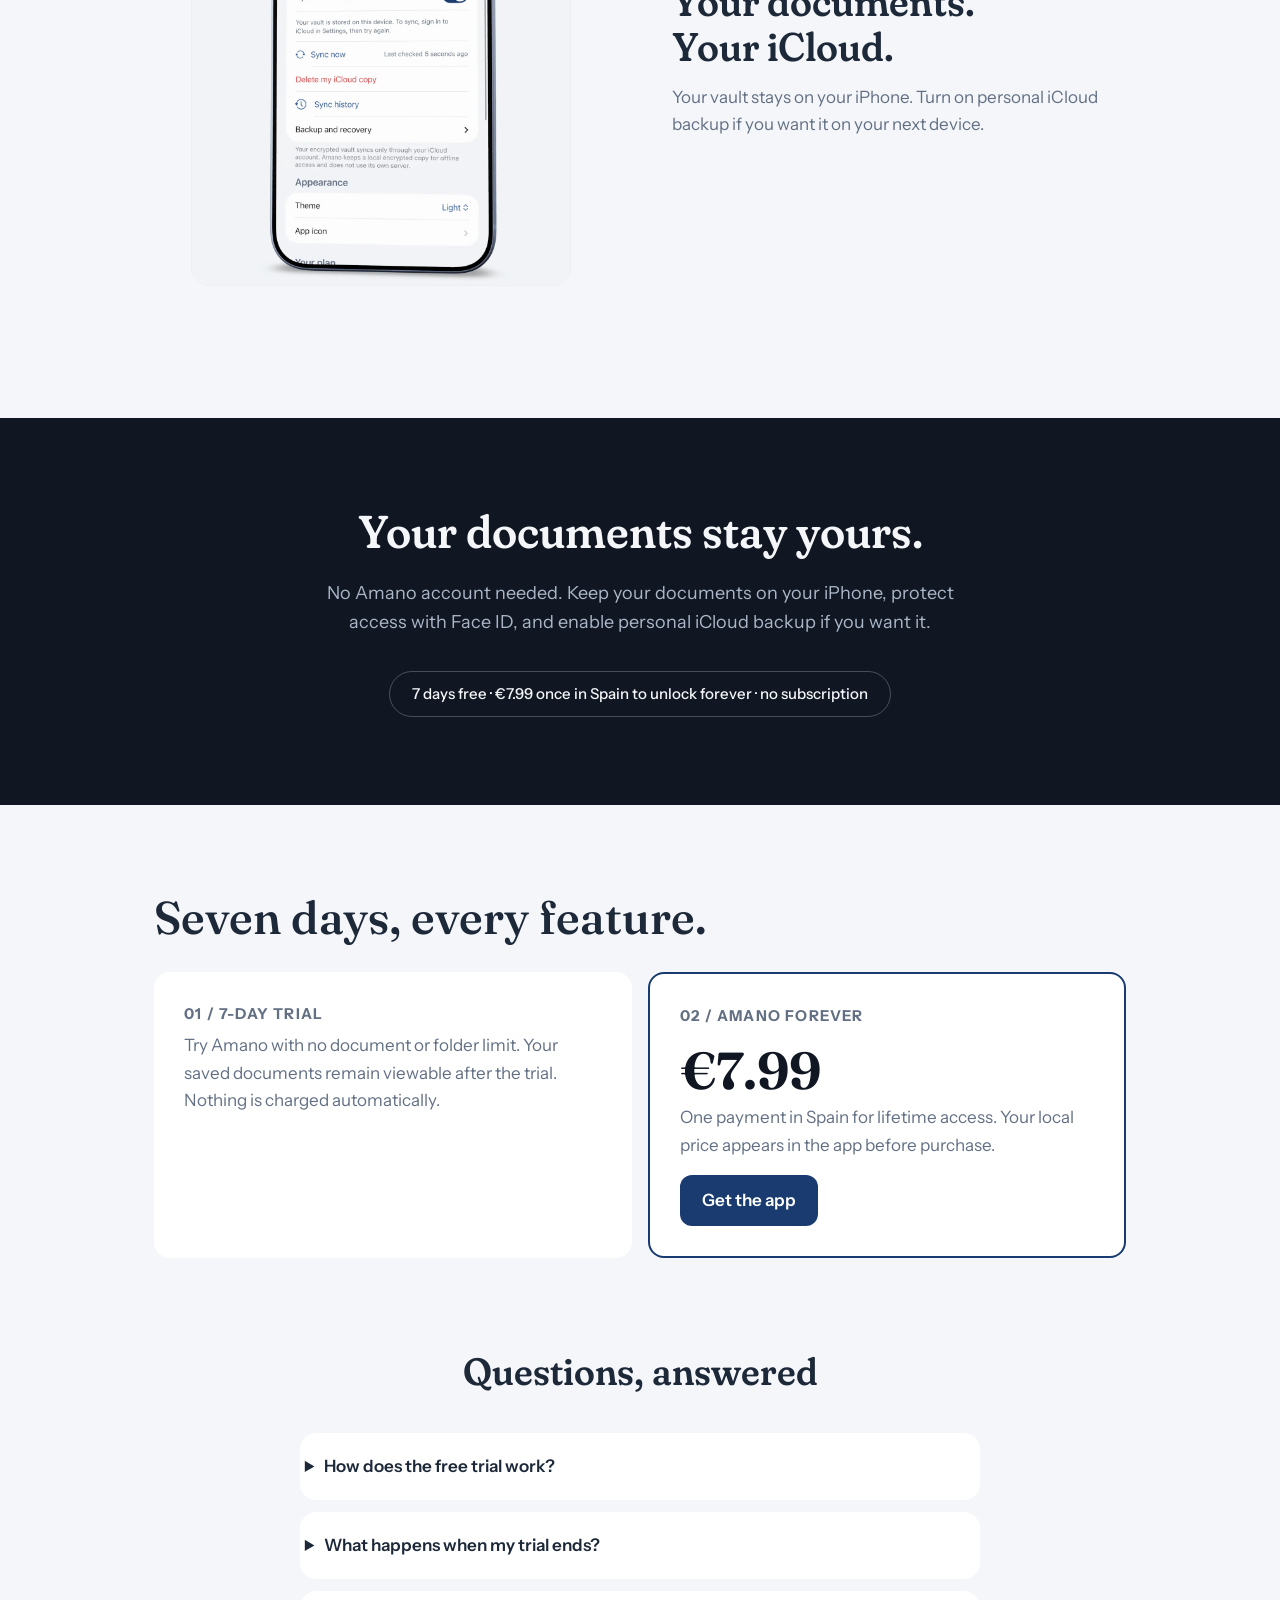
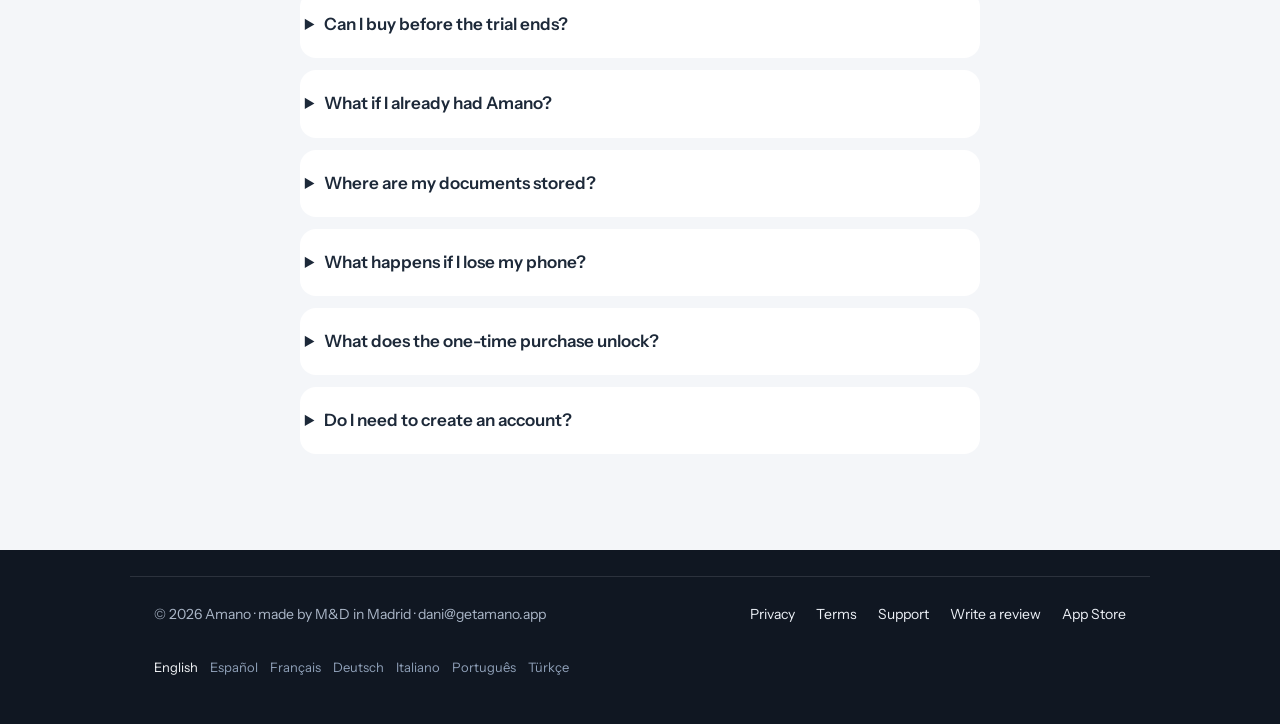
==== commit f3c39944: "feat(site): show trial outcomes in glacier iPhones" ====
--- a/index.html
+++ b/index.html
@@ -53,6 +53,7 @@
   .top a.store-mini:hover { background: var(--card); }
   .hero { padding: 48px 0 24px; text-align: center; }
   .hero-visual { max-width: 320px; margin: 24px auto 0; }
+  .hero-visual, .chapter .art { background: #F4F6F9; }
   .hero-visual img { width: 100%; height: auto; display: block; }
   @media (min-width: 900px) {
     .hero { display: grid; grid-template-columns: 1.05fr 0.95fr; gap: 56px;
@@ -163,6 +164,15 @@
   .pricing .pricenote { color: var(--muted); font-size: 14px; margin-top: 14px; }
 
   .chapter .art video { display: block; width: 100%; height: auto; border-radius: 22px; }
+  .hero-visual img, .chapter .art img { border-radius: 18px; }
+  .eyebrow { display: inline-block; color: var(--navy); font-size: 13px; font-weight: 600;
+    letter-spacing: .12em; text-transform: uppercase; margin-bottom: 16px; }
+  .pricing { padding: 76px 0 14px; }
+  .pricing h2 { font-family: var(--display); font-size: clamp(30px, 4.5vw, 46px); }
+  .pricing .col { padding: 30px; }
+  .pricing .col p { color: var(--muted); max-width: 30em; }
+  .pricing .num { margin: 16px 0 8px; }
+  @media (max-width: 640px) { .hero { padding-top: 36px; } .chapter { gap: 8px; margin-bottom: 70px; } }
 </style>
 </head>
 <body>
@@ -173,6 +183,7 @@
   </header>
   <section class="hero">
     <div>
+      <span class="eyebrow">Amano · iPhone</span>
       <h1>What matters, <em>close at hand.</em></h1>
       <p class="lede">Your documents, ready when you need them. Scan once, find them quickly, and keep expiry dates, copies and family paperwork in one place.</p>
       <div class="cta-row">
@@ -181,49 +192,29 @@
       </div>
     </div>
     <div class="hero-visual">
-      <img src="./assets/features/en/home.webp" alt="Reviewing a watermarked document copy in Amano" width="560" height="918" fetchpriority="high">
+      <img src="./assets/phones/en/folders.webp" alt="Reviewing a watermarked document copy in Amano" width="900" height="1200" fetchpriority="high">
     </div>
   </section>
-  <section class="pains"><h2>Sound familiar?</h2><div class="grid"><article class="pain"><h3>&ldquo;Where&rsquo;s the passport?&rdquo;</h3><p>At a counter, scrolling months of camera roll for a document you know you photographed. In Amano it&rsquo;s one search away — behind Face&nbsp;ID, in folders that make sense.</p></article><article class="pain"><h3>&ldquo;It expired last month.&rdquo;</h3><p>Check the expiry date Amano suggests when you save, then set an advance reminder for your ID, policy or permit.</p></article><article class="pain"><h3>&ldquo;I emailed my ID&hellip; who has it now?&rdquo;</h3><p>Add a visible purpose to the copy you share, such as &ldquo;rental application only&rdquo;. Your original stays unchanged.</p></article></div></section>
   <section class="chapters">
-    <div class="chapter"><div class="art"><video src="./assets/demo.mp4" poster="./assets/poster.jpg" muted loop playsinline autoplay preload="metadata" aria-label="Amano turning three photos into one watermarked PDF and sharing it"></video></div><div><span class="chip free">Included in your 7-day trial</span><h2>Scan it once. Find it forever.</h2><p>Point the camera at any paper — or import from Photos, Files and other apps. Several photos become one tidy PDF, filed where you&rsquo;ll actually find it, behind Face&nbsp;ID.</p></div></div>
-    <div class="chapter"><div class="art"><img src="./assets/features/en/share.webp" alt="A shared ID copy with a personal watermark across it" loading="lazy" width="560" height="918"></div><div><span class="chip unl">Included in your 7-day trial</span><h2>Share a copy with a clear purpose.</h2><p>Add the recipient and intended use as a visible watermark: &ldquo;rental application only&rdquo;, &ldquo;for the gym&rdquo;. Your original stays unchanged.</p></div></div>
-    <div class="chapter">
-      <div class="art"><img src="./assets/features/en/renew.webp" alt="Renewals screen reminding about an expiring passport" loading="lazy" width="560" height="918"></div>
-      <div>
-        <span class="chip unl">Included in your 7-day trial</span>
-        <h2>Keep track of renewal dates</h2>
-        <p>Amano looks for expiry dates when you save a document. Check the suggested date and set a reminder for your passport, permit or policy.</p>
-      </div>
-    </div>
-    <div class="chapter">
-      <div class="art"><img src="./assets/features/en/share.webp" alt="Reviewing a watermarked copy before sharing" loading="lazy" width="560" height="918"></div>
-      <div>
-        <span class="chip unl">Included in your 7-day trial</span>
-        <h2>Review before you share</h2>
-        <p>Choose the pages and files to include, check your watermark or signature, then share the copy. Your original stays unchanged.</p>
-      </div>
-    </div>
-  </section>
-  <section class="also">
-    <h2>Also in Amano</h2>
-    <div class="grid">
-      <article class="feature"><div class="glyph"><svg width="22" height="22" viewBox="0 0 24 24" fill="none" stroke="currentColor" stroke-width="1.8" aria-hidden="true"><rect x="5" y="10" width="14" height="10" rx="2"/><path d="M8 10V7a4 4 0 0 1 8 0v3"/></svg></div><h3>Private by design</h3><p>No Amano account needed. Keep your documents on your iPhone, protect access with Face&nbsp;ID, and enable personal iCloud backup if you want it.</p></article>
-      <article class="feature"><div class="glyph"><svg width="22" height="22" viewBox="0 0 24 24" fill="none" stroke="currentColor" stroke-width="1.8" aria-hidden="true"><rect x="4" y="3" width="9" height="12" rx="2"/><rect x="11" y="9" width="9" height="12" rx="2"/></svg></div><h3>Many files, one PDF</h3><p>Photos and PDFs become one ordered document — contracts, receipts, school forms — ready to share.</p></article>
-      <article class="feature"><div class="glyph"><svg width="22" height="22" viewBox="0 0 24 24" fill="none" stroke="currentColor" stroke-width="1.8" aria-hidden="true"><rect x="4" y="5" width="16" height="16" rx="2"/><path d="M4 9h16M8 3v4M16 3v4M12 13v4M10 15h4"/></svg></div><h3>Copy key details without retyping</h3><p>Extract useful details from a document, then copy one item or everything at once. Check the results against the original before using them. Requires a supported iPhone with Apple Intelligence enabled and its on-device model downloaded and ready.</p></article>
-    </div>
-  </section>
-  
+    <div class="chapter"><div class="art"><img src="./assets/phones/en/scan-review.webp" alt="Save the paper. Skip the typing." loading="lazy" width="900" height="1200"></div><div><span class="eyebrow">01</span><h2>Save the paper. Skip the typing.</h2><p>Scan or import a document. Amano suggests a name and expiry date; you check them before saving.</p></div></div><div class="chapter"><div class="art"><img src="./assets/phones/en/renewals.webp" alt="Know when to renew." loading="lazy" width="900" height="1200"></div><div><span class="eyebrow">02</span><h2>Know when to renew.</h2><p>Get a reminder before a passport, permit or policy expires — while there is still time to act.</p></div></div><div class="chapter"><div class="art"><img src="./assets/phones/en/signature.webp" alt="Send the copy, keep the original." loading="lazy" width="900" height="1200"></div><div><span class="eyebrow">03</span><h2>Send the copy, keep the original.</h2><p>Sign a page or add a visible watermark for its recipient and purpose. Review the copy before sharing.</p></div></div><div class="chapter"><div class="art"><img src="./assets/phones/en/extraction.webp" alt="Find the detail without digging." loading="lazy" width="900" height="1200"></div><div><span class="eyebrow">04</span><h2>Find the detail without digging.</h2><p>Copy the information you need without retyping it. Check against the original. Available on supported iPhones with Apple Intelligence ready.</p></div></div><div class="chapter"><div class="art"><img src="./assets/phones/en/settings-icloud.webp" alt="Your documents. Your iCloud." loading="lazy" width="900" height="1200"></div><div><span class="eyebrow">05</span><h2>Your documents. Your iCloud.</h2><p>Your vault stays on your iPhone. Turn on personal iCloud backup if you want it on your next device.</p></div></div>
+  </section>
 </div>
 <section class="promise">
   <div class="inner">
     <h2>Your documents stay yours.</h2>
-    <p>Your document contents stay on your device or in your own iCloud. RevenueCat processes purchase information to unlock Unlimited, restore purchases and measure sales. Apple Ads attribution helps measure ad performance.</p>
+    <p>No Amano account needed. Keep your documents on your iPhone, protect access with Face&nbsp;ID, and enable personal iCloud backup if you want it.</p>
     <span class="price">7 days free &middot; €7.99 once in Spain to unlock forever &middot; no subscription</span>
   </div>
 </section>
 <div class="wrap">
-  <section class="pricing"><h2>Try it for a week. Keep it with one payment.</h2><div class="cols"><div class="col"><h3>7-day free trial</h3><ul><li>Every feature for seven days</li><li>Unlimited documents and private folders</li><li>Watermarked and signed copies</li><li>No automatic charge</li></ul></div><div class="col main"><h3>Amano forever</h3><div class="num">€7.99 in Spain</div><div class="once">One payment. Permanent full access.</div><ul><li>Unlimited scanning and document storage</li><li>Watermarked and signed copies</li><li>Renewal reminders</li><li>Personal iCloud backup</li><li>Kits and Home Screen widgets</li><li>Smart extraction on supported devices</li></ul><a class="buy" href="https://apps.apple.com/app/id6809212902?pt=128749840&amp;ct=web-en&amp;mt=8" aria-label="Download on the App Store">Get the app</a></div></div><p class="pricenote">Buy at any time, during or after your trial. Your local price is shown in the app before purchase. No subscription. After the trial, saved documents remain viewable and exportable as plain copies, without signatures or watermarks added by Amano.</p></section>
+  <section class="pricing" id="pricing">
+    <h2>Seven days, every feature.</h2>
+    <div class="cols">
+      <div class="col"><h3>01 / 7-day trial</h3><p>Try Amano with no document or folder limit. Your saved documents remain viewable after the trial. Nothing is charged automatically.</p></div>
+      <div class="col main"><h3>02 / Amano forever</h3><div class="num">€7.99</div><p>One payment in Spain for lifetime access. Your local price appears in the app before purchase.</p>
+        <a class="buy" href="https://apps.apple.com/app/id6809212902?pt=128749840&amp;ct=web-en&amp;mt=8">Get the app</a></div>
+    </div>
+  </section>
   <section class="faq">
     <h2>Questions, answered</h2>
     <div class="qa"><details><summary>How does the free trial work?</summary><p>New customers can try every feature for seven days, with no document or folder limits. Smart extraction requires a supported device with Apple Intelligence enabled and its on-device model ready. After the trial, choose a one-time purchase to keep full access. No subscription and no automatic charge.</p></details><details><summary>What happens when my trial ends?</summary><p>You can still view your saved documents and export plain copies, without signatures or watermarks added by Amano. You can also copy details already extracted from your documents. A one-time purchase unlocks adding documents and using the full set of features again.</p></details><details><summary>Can I buy before the trial ends?</summary><p>Yes. You can unlock Amano at any time during your trial. Pay once for permanent full access, with no subscription.</p></details><details><summary>What if I already had Amano?</summary><p>Customers who first downloaded Amano before the seven-day-trial release keep full access forever, at no extra cost. This includes existing free customers. Existing purchases remain valid.</p></details><details><summary>Where are my documents stored?</summary><p>On your iPhone, encrypted — and, if you turn on sync, in your own iCloud.</p></details><details><summary>What happens if I lose my phone?</summary><p>With iCloud sync on (part of Unlimited), your vault is waiting on your next iPhone. Without it, documents live only on the device — that is the trade-off of fully local storage.</p></details><details><summary>What does the one-time purchase unlock?</summary><p>Permanent full access: unlimited documents and private folders, watermarked or signed copies, renewal reminders, personal iCloud backup, document kits and Home Screen widgets. Smart extraction is included on supported devices with Apple Intelligence enabled and its on-device model ready. The app shows your local price before you buy.</p></details><details><summary>Do I need to create an account?</summary><p>No. Amano works the moment you open it. There is nothing to sign up for.</p></details></div>
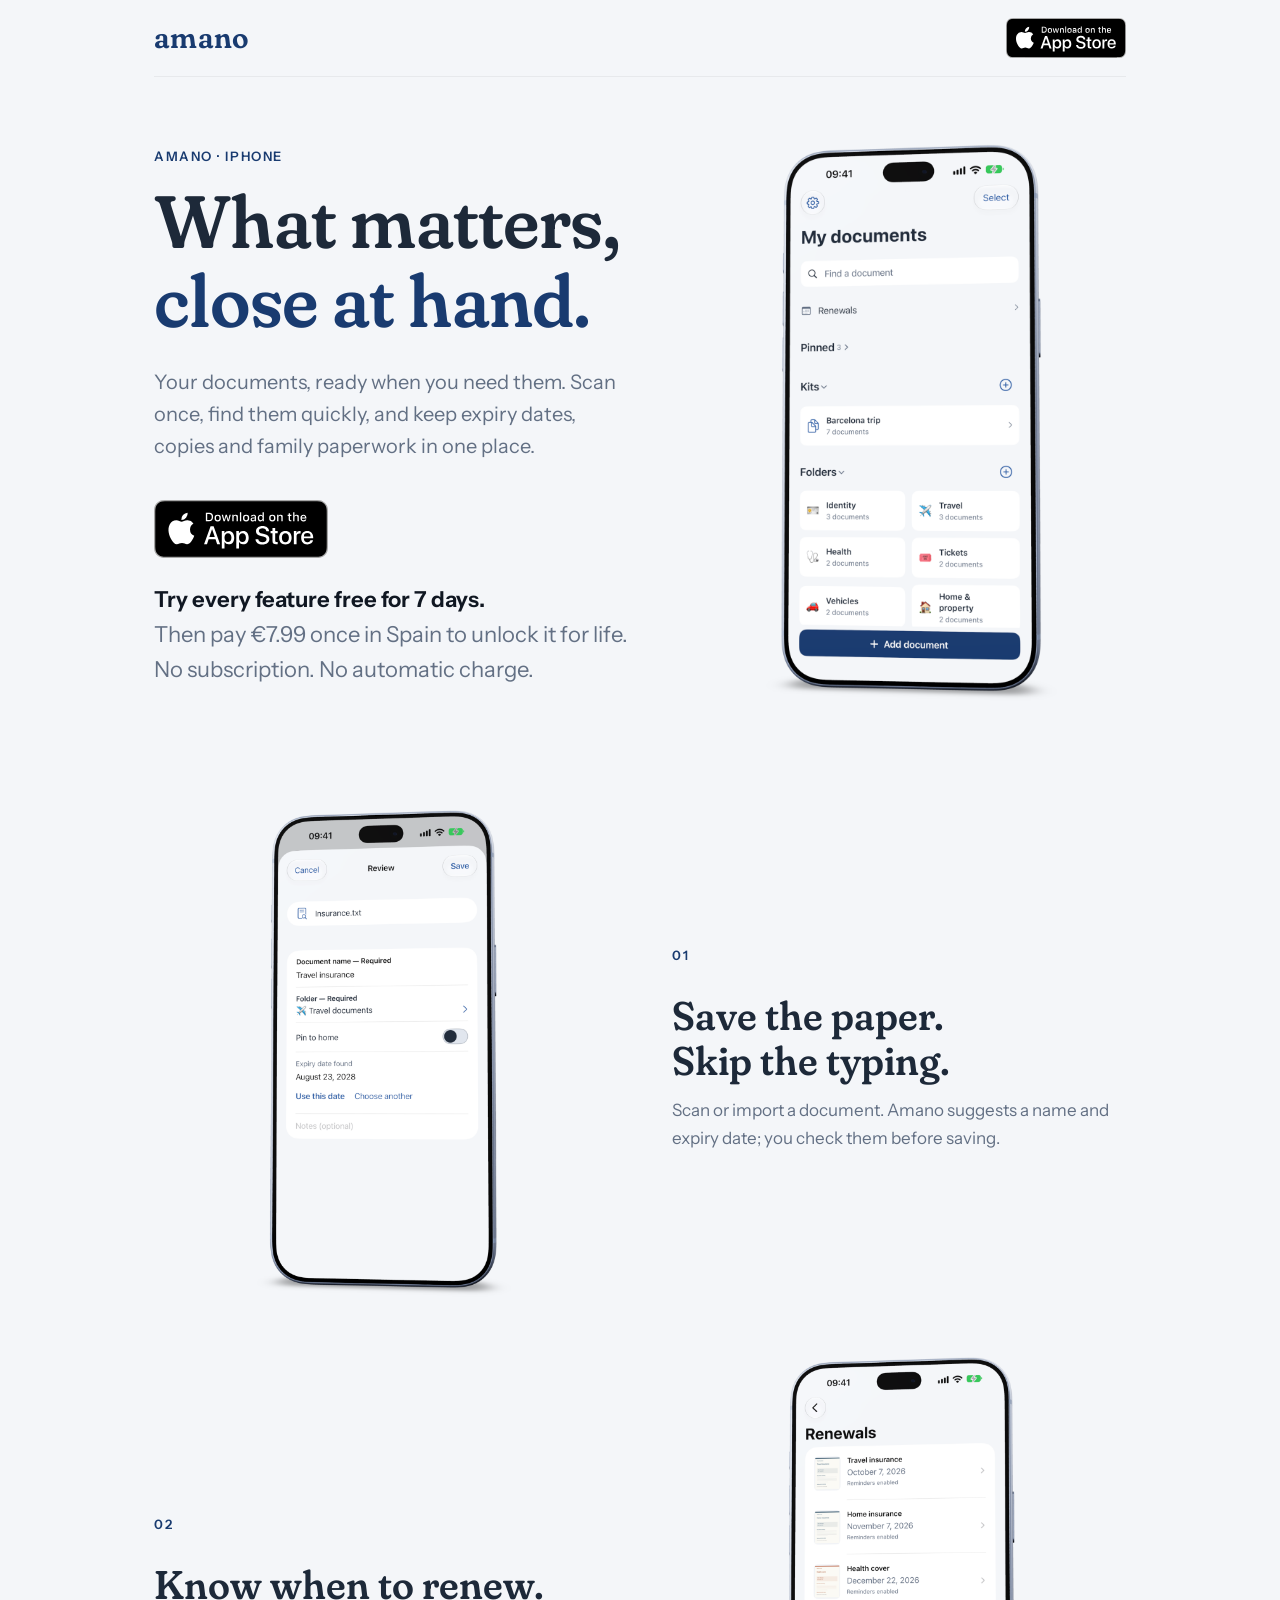
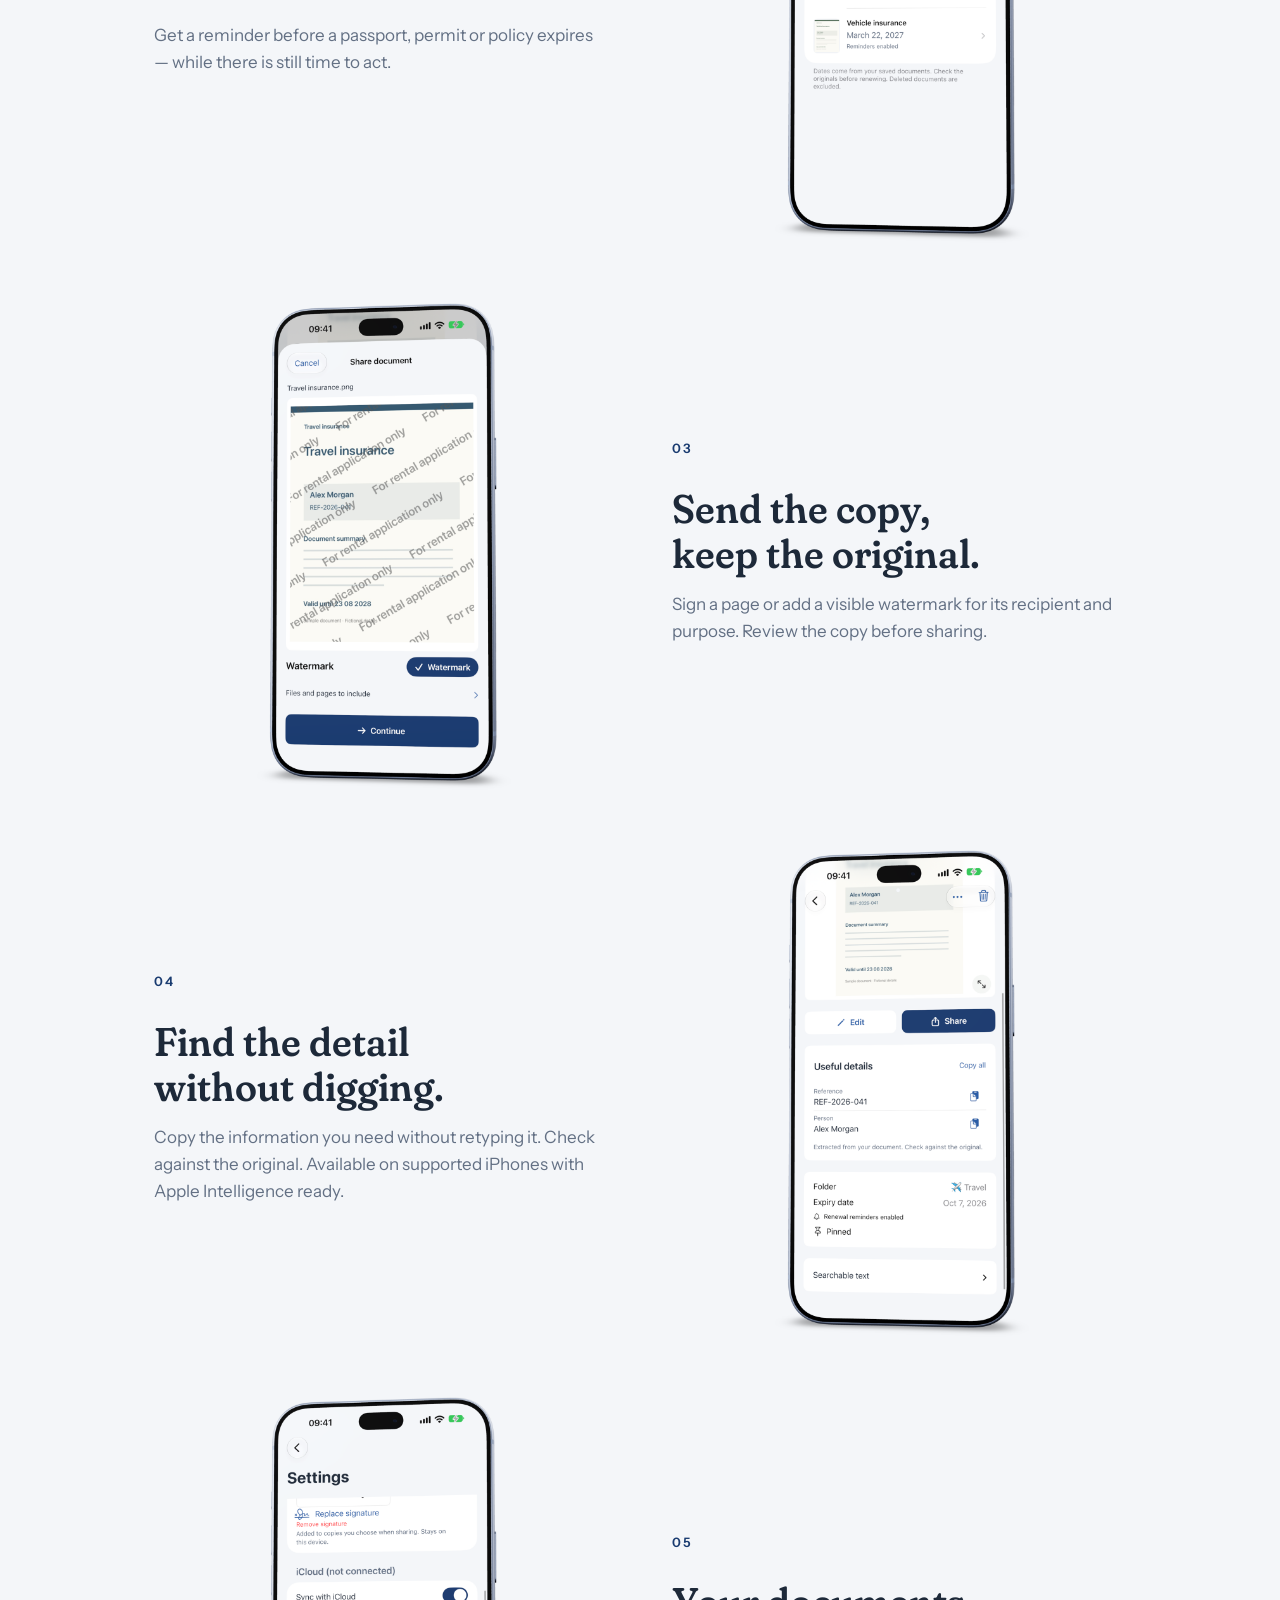
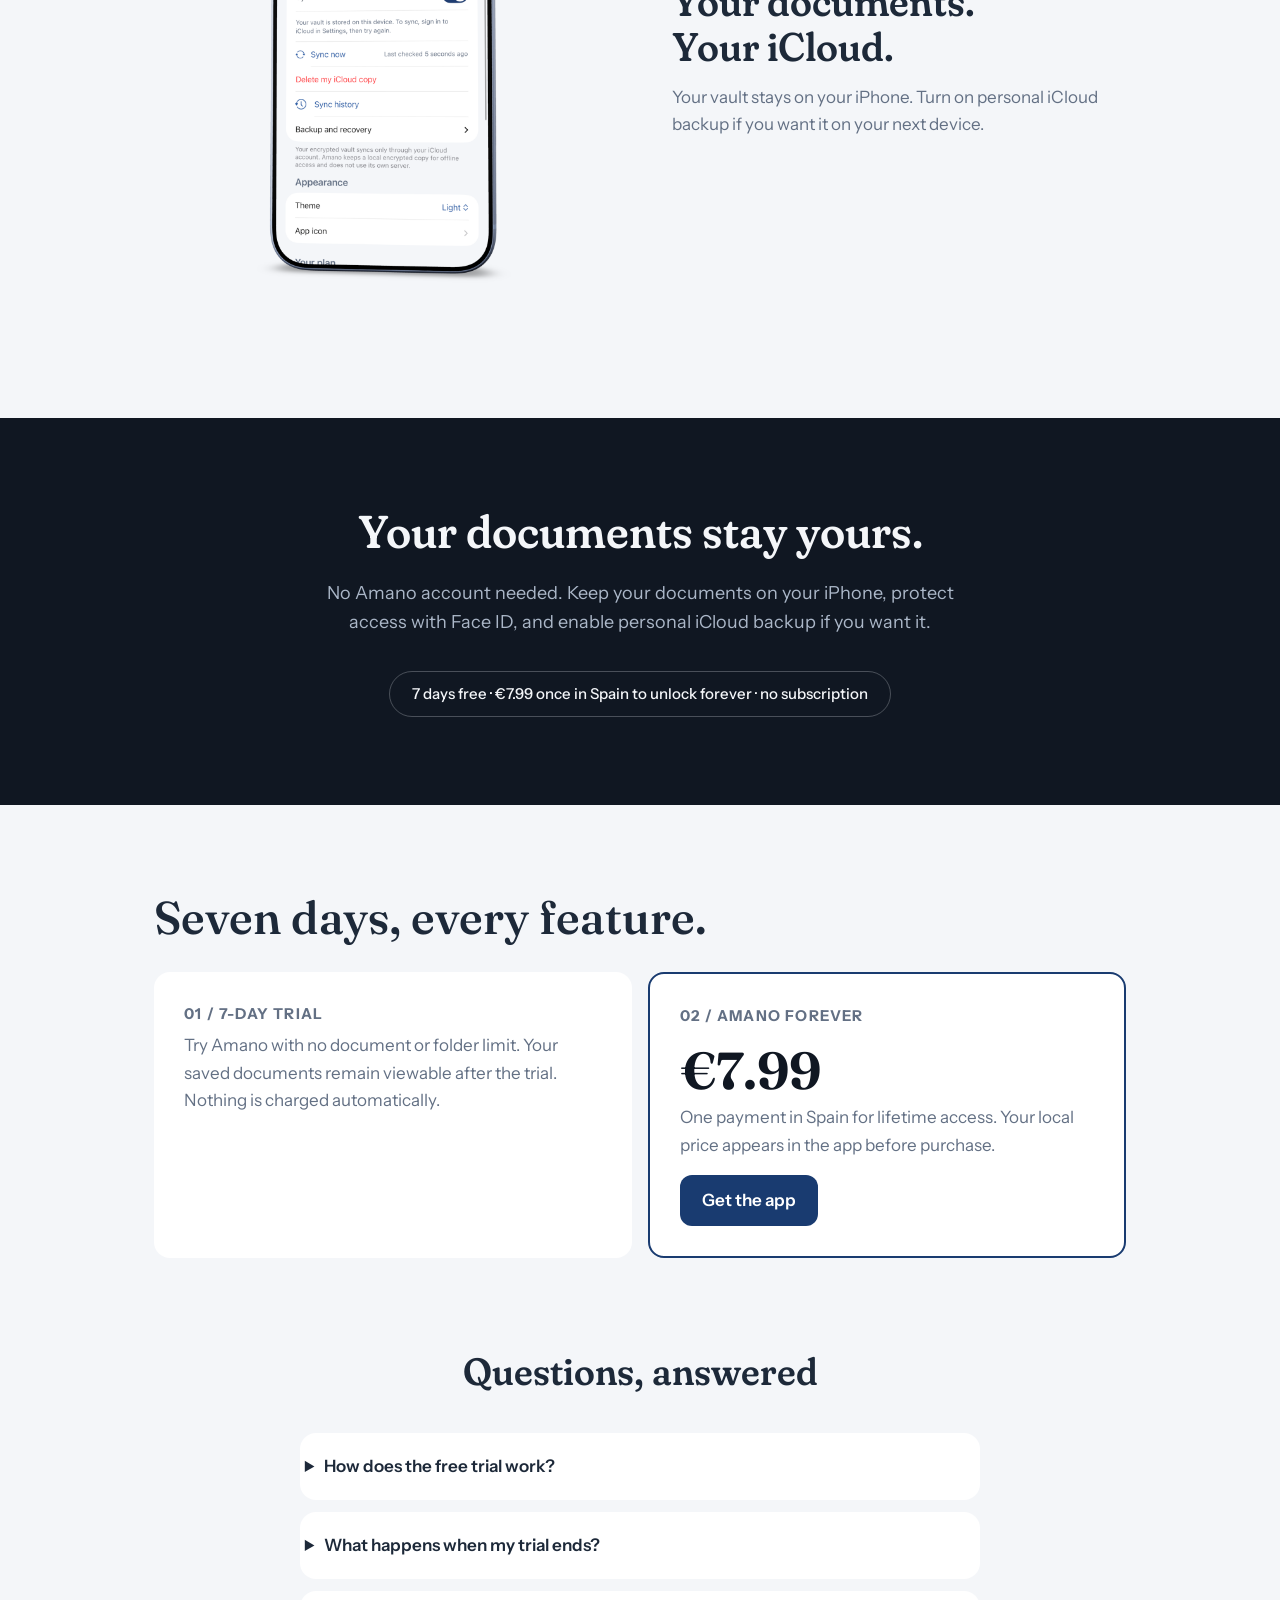
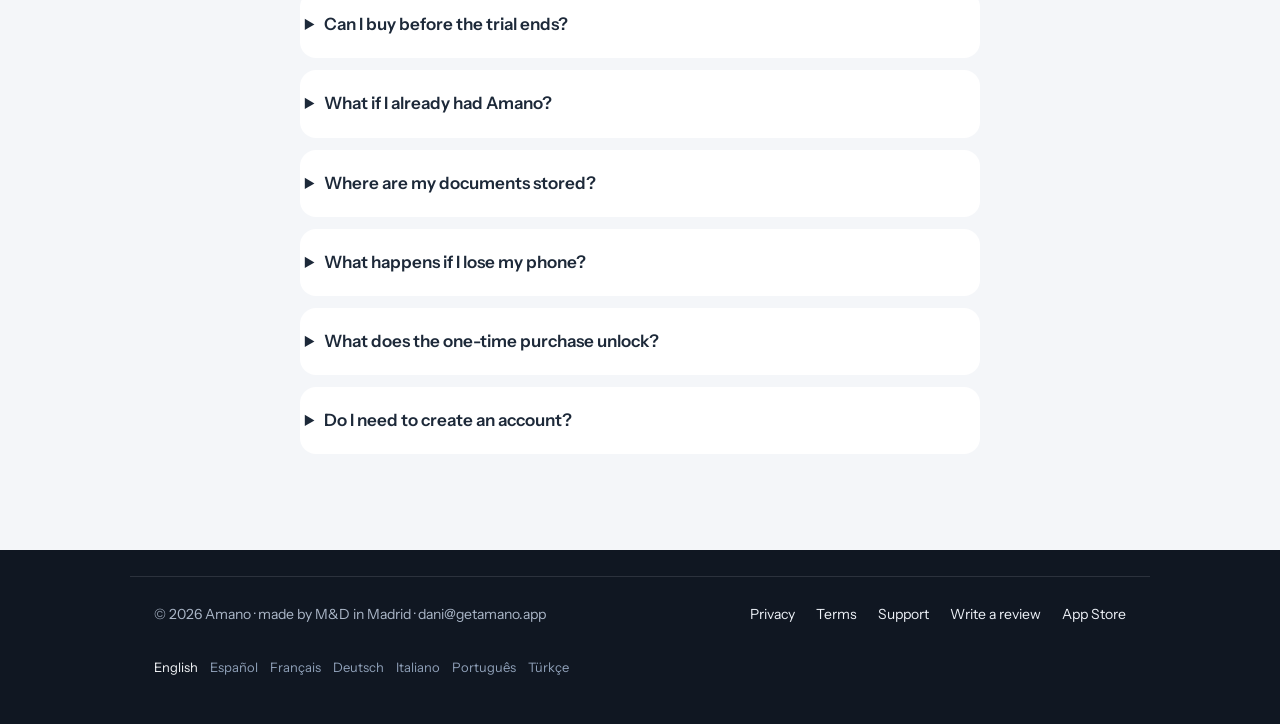
==== commit 2a77a2e7: "fix(site): refresh cached phone images" ====
--- a/index.html
+++ b/index.html
@@ -192,11 +192,11 @@
       </div>
     </div>
     <div class="hero-visual">
-      <img src="./assets/phones/en/folders.webp" alt="Reviewing a watermarked document copy in Amano" width="900" height="1200" fetchpriority="high">
+      <img src="./assets/phones/en/folders.webp?v=a3cd617" alt="Amano document vault with private folders and search on iPhone" width="900" height="1200" fetchpriority="high">
     </div>
   </section>
   <section class="chapters">
-    <div class="chapter"><div class="art"><img src="./assets/phones/en/scan-review.webp" alt="Save the paper. Skip the typing." loading="lazy" width="900" height="1200"></div><div><span class="eyebrow">01</span><h2>Save the paper. Skip the typing.</h2><p>Scan or import a document. Amano suggests a name and expiry date; you check them before saving.</p></div></div><div class="chapter"><div class="art"><img src="./assets/phones/en/renewals.webp" alt="Know when to renew." loading="lazy" width="900" height="1200"></div><div><span class="eyebrow">02</span><h2>Know when to renew.</h2><p>Get a reminder before a passport, permit or policy expires — while there is still time to act.</p></div></div><div class="chapter"><div class="art"><img src="./assets/phones/en/signature.webp" alt="Send the copy, keep the original." loading="lazy" width="900" height="1200"></div><div><span class="eyebrow">03</span><h2>Send the copy, keep the original.</h2><p>Sign a page or add a visible watermark for its recipient and purpose. Review the copy before sharing.</p></div></div><div class="chapter"><div class="art"><img src="./assets/phones/en/extraction.webp" alt="Find the detail without digging." loading="lazy" width="900" height="1200"></div><div><span class="eyebrow">04</span><h2>Find the detail without digging.</h2><p>Copy the information you need without retyping it. Check against the original. Available on supported iPhones with Apple Intelligence ready.</p></div></div><div class="chapter"><div class="art"><img src="./assets/phones/en/settings-icloud.webp" alt="Your documents. Your iCloud." loading="lazy" width="900" height="1200"></div><div><span class="eyebrow">05</span><h2>Your documents. Your iCloud.</h2><p>Your vault stays on your iPhone. Turn on personal iCloud backup if you want it on your next device.</p></div></div>
+    <div class="chapter"><div class="art"><img src="./assets/phones/en/scan-review.webp?v=a3cd617" alt="Save the paper. Skip the typing." loading="lazy" width="900" height="1200"></div><div><span class="eyebrow">01</span><h2>Save the paper. Skip the typing.</h2><p>Scan or import a document. Amano suggests a name and expiry date; you check them before saving.</p></div></div><div class="chapter"><div class="art"><img src="./assets/phones/en/renewals.webp?v=a3cd617" alt="Know when to renew." loading="lazy" width="900" height="1200"></div><div><span class="eyebrow">02</span><h2>Know when to renew.</h2><p>Get a reminder before a passport, permit or policy expires — while there is still time to act.</p></div></div><div class="chapter"><div class="art"><img src="./assets/phones/en/signature.webp?v=a3cd617" alt="Send the copy, keep the original." loading="lazy" width="900" height="1200"></div><div><span class="eyebrow">03</span><h2>Send the copy, keep the original.</h2><p>Sign a page or add a visible watermark for its recipient and purpose. Review the copy before sharing.</p></div></div><div class="chapter"><div class="art"><img src="./assets/phones/en/extraction.webp?v=a3cd617" alt="Find the detail without digging." loading="lazy" width="900" height="1200"></div><div><span class="eyebrow">04</span><h2>Find the detail without digging.</h2><p>Copy the information you need without retyping it. Check against the original. Available on supported iPhones with Apple Intelligence ready.</p></div></div><div class="chapter"><div class="art"><img src="./assets/phones/en/settings-icloud.webp?v=a3cd617" alt="Your documents. Your iCloud." loading="lazy" width="900" height="1200"></div><div><span class="eyebrow">05</span><h2>Your documents. Your iCloud.</h2><p>Your vault stays on your iPhone. Turn on personal iCloud backup if you want it on your next device.</p></div></div>
   </section>
 </div>
 <section class="promise">
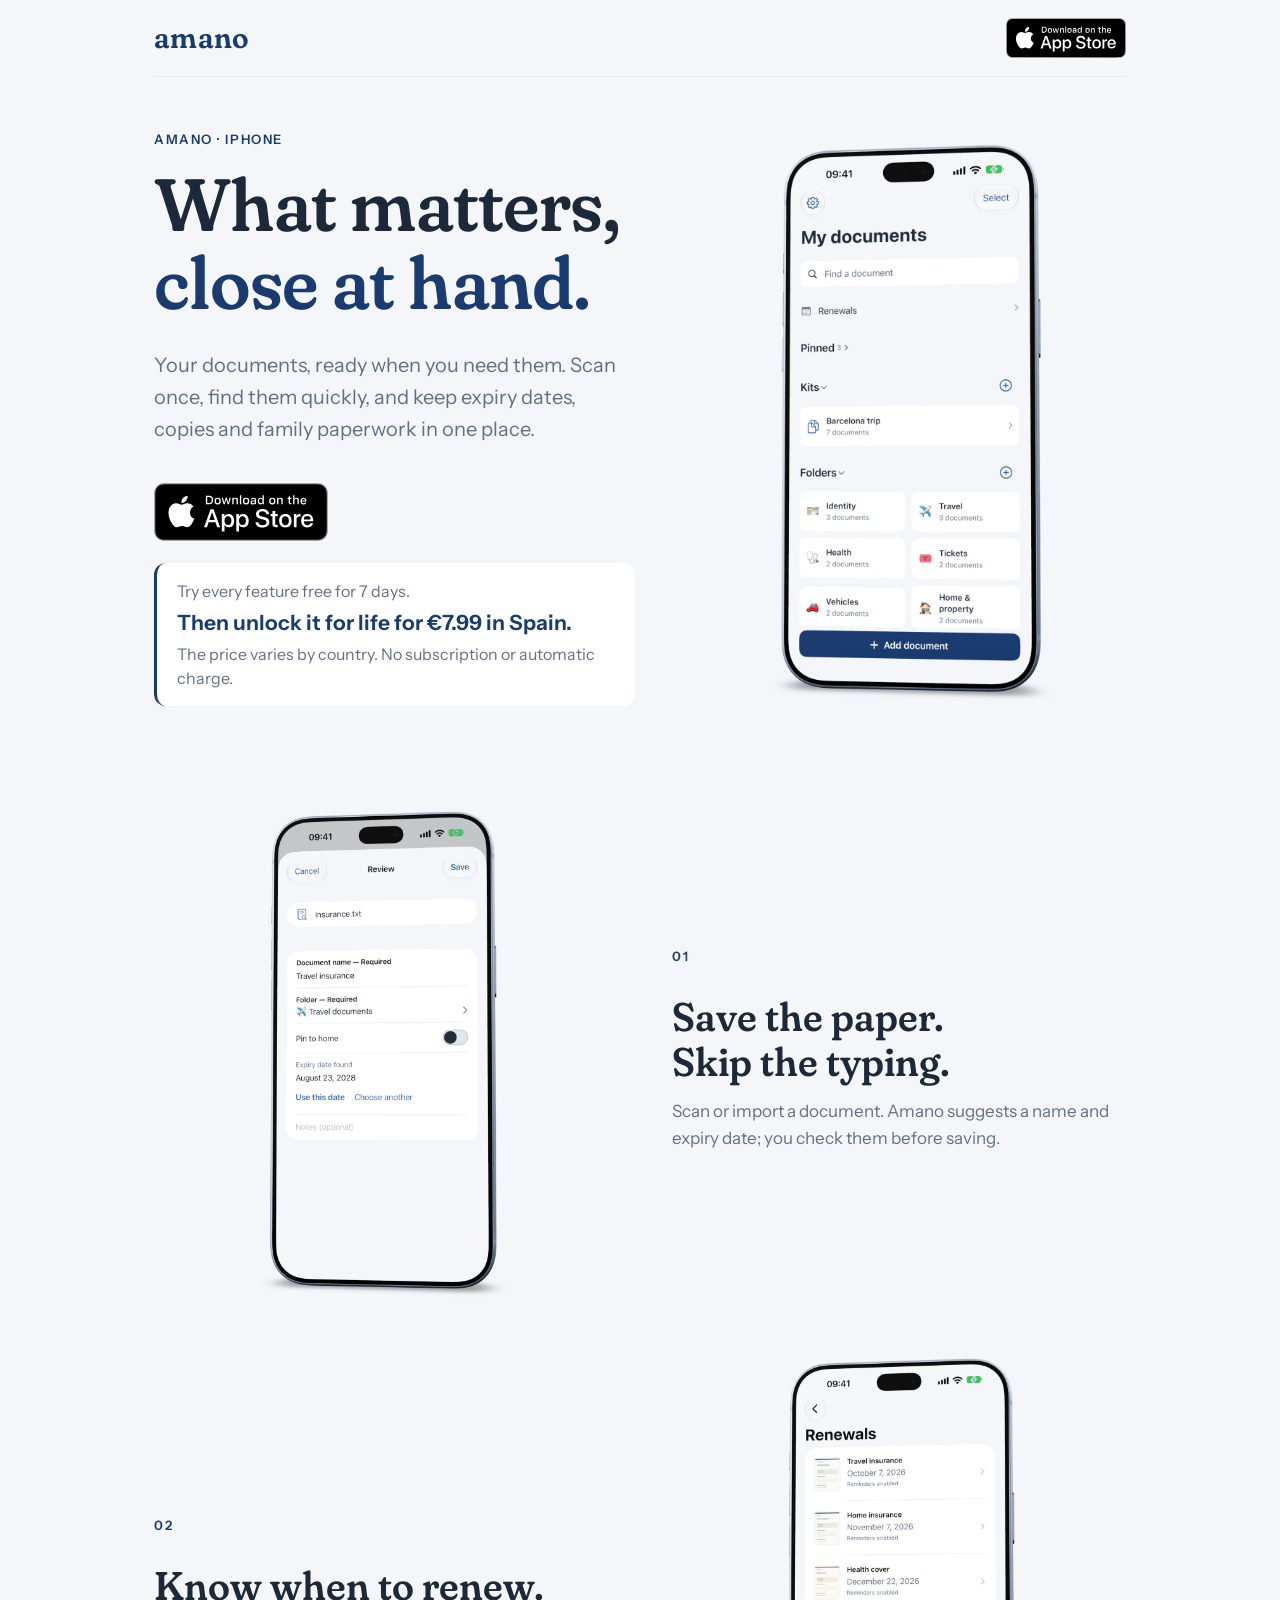
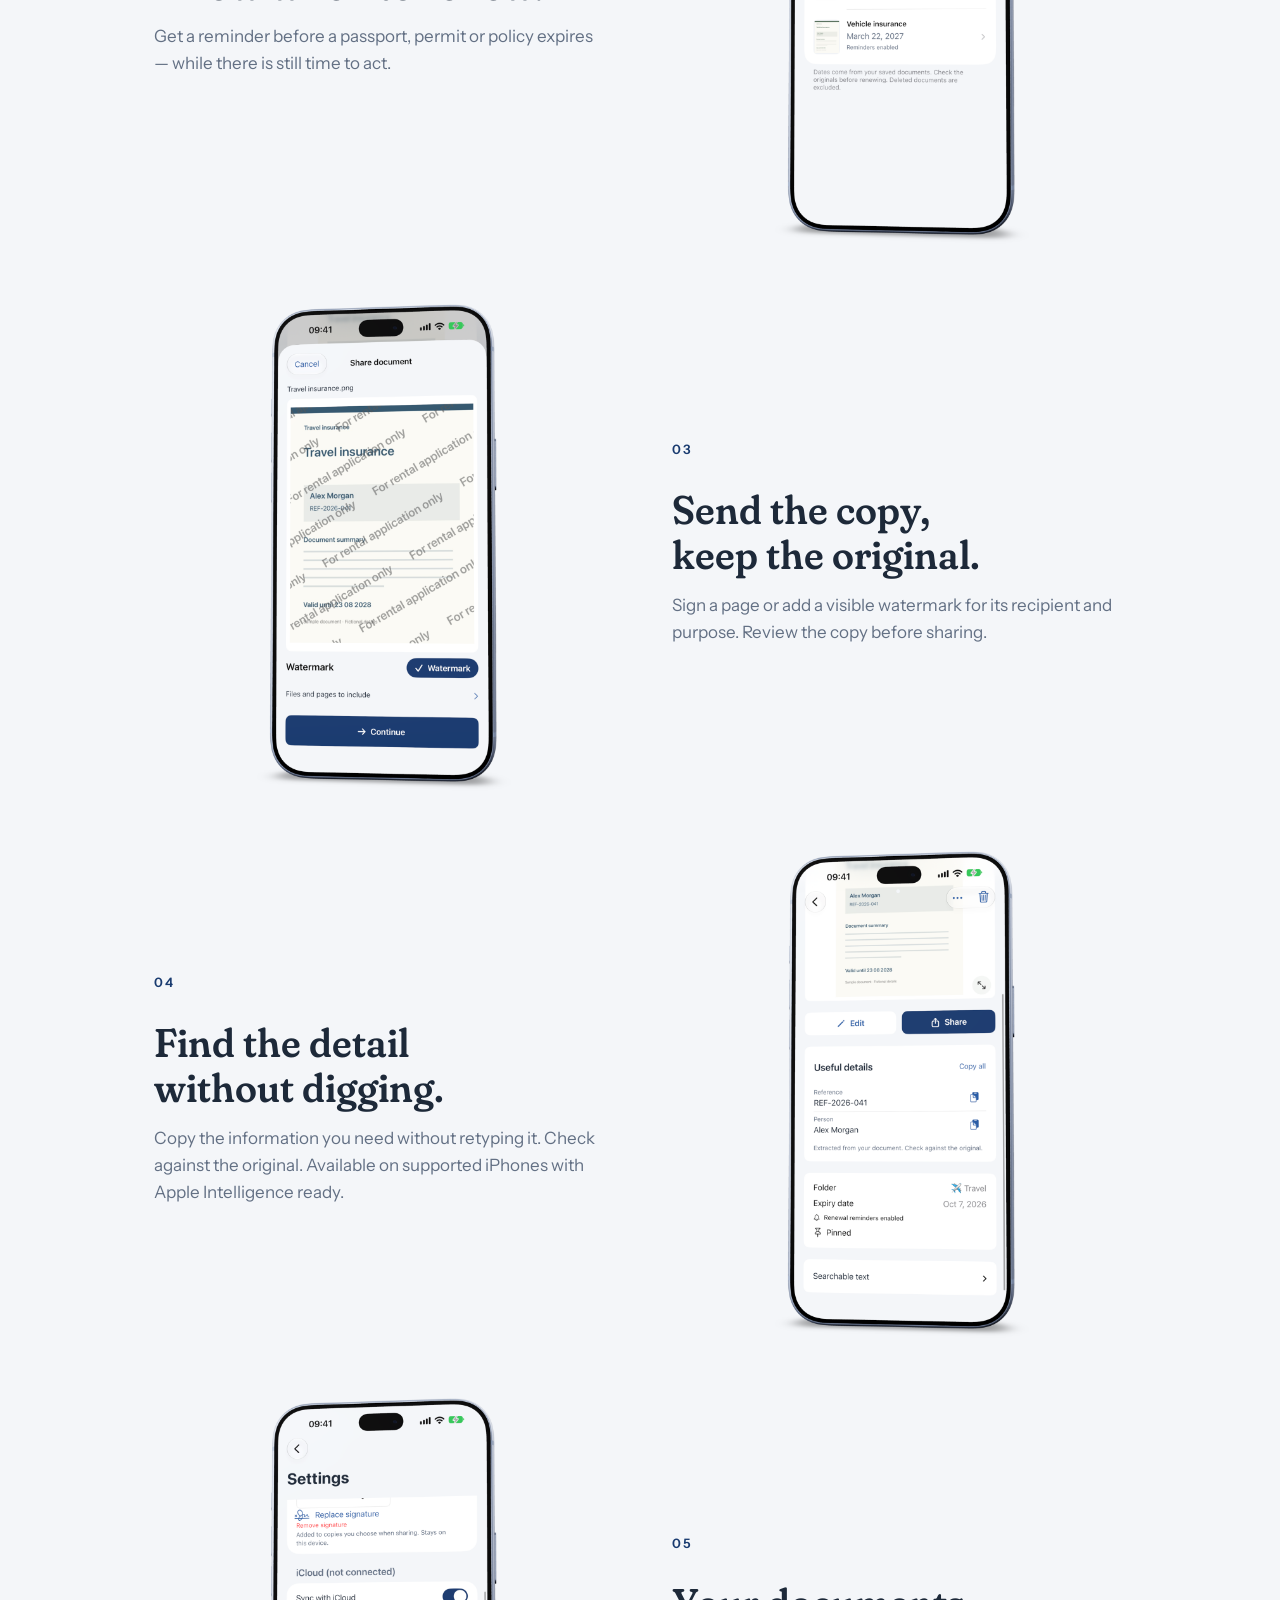
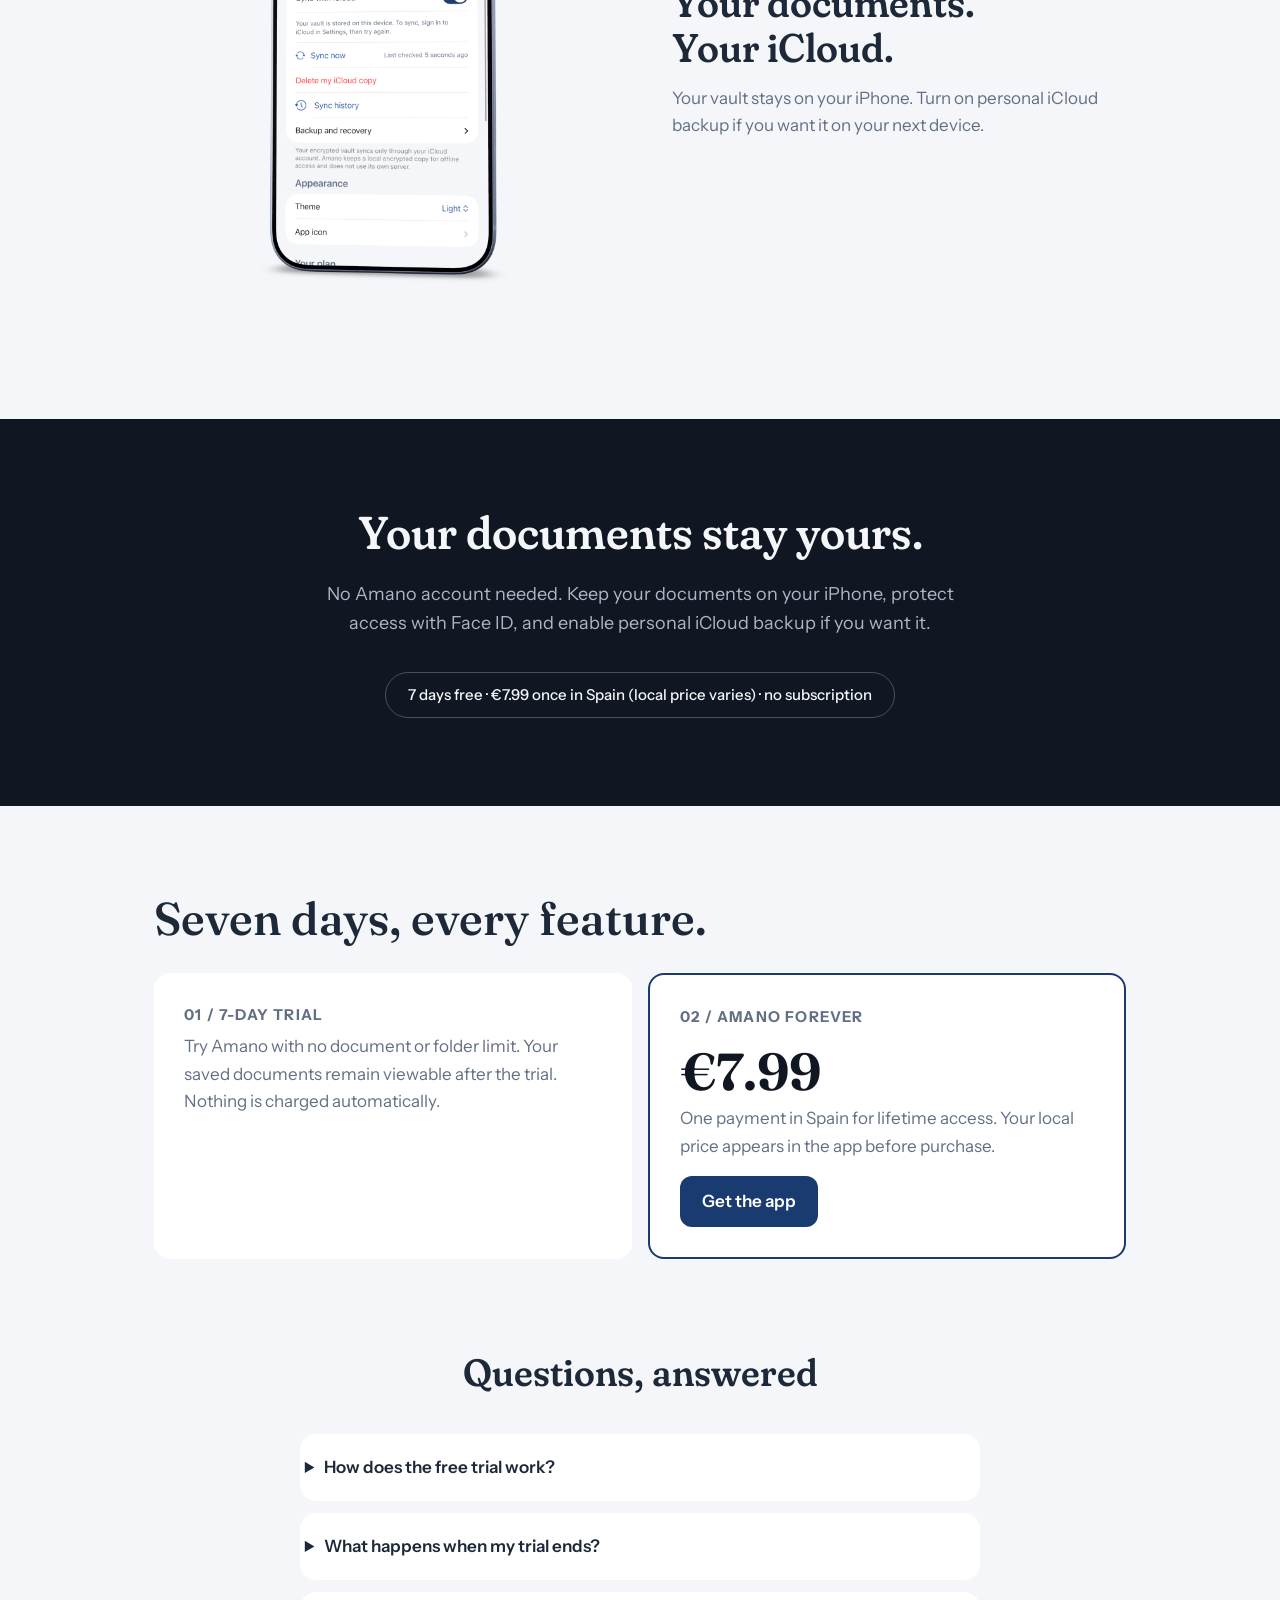
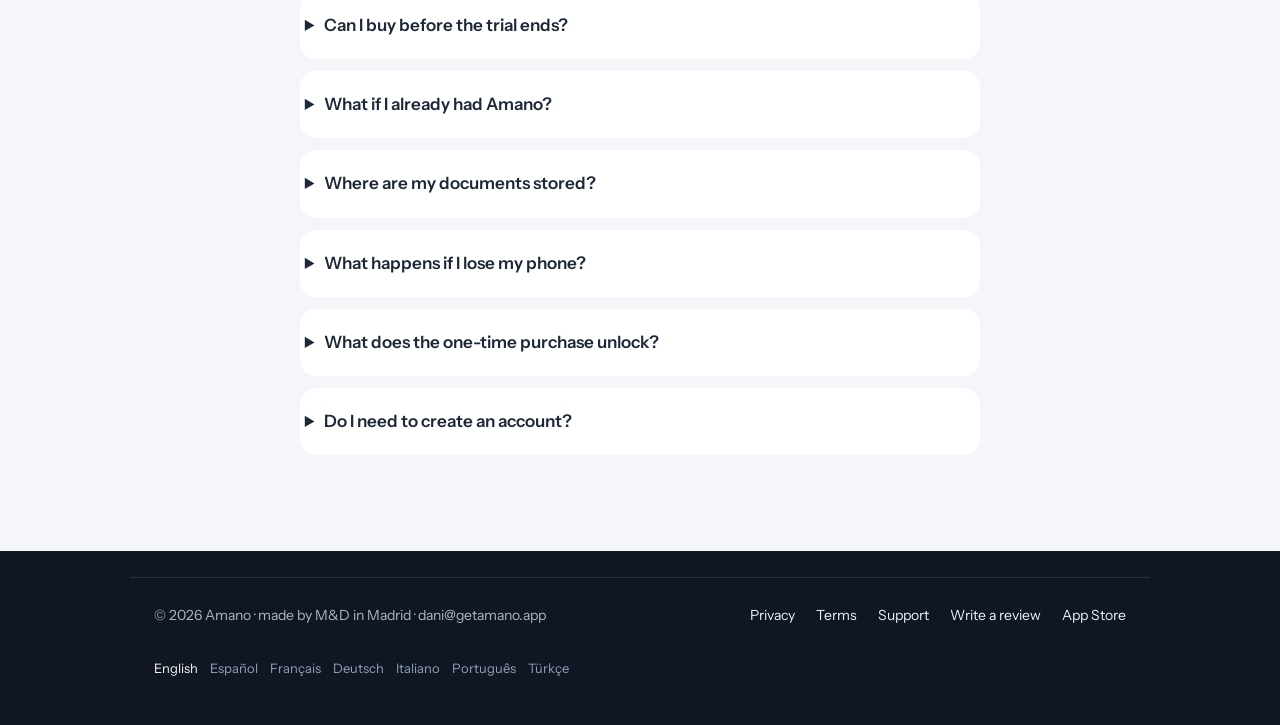
==== commit cc9f9548: "fix(site): clarify local lifetime pricing in hero" ====
--- a/index.html
+++ b/index.html
@@ -77,8 +77,11 @@
   .store-button:hover { transform: translateY(-1px); box-shadow: 0 14px 34px rgba(25, 59, 112, 0.34); }
   .store-button:focus-visible, a:focus-visible { outline: 3px solid var(--link); outline-offset: 3px; }
   .store-button svg { flex: none; }
-  .cta-note { font-size: 22px; color: var(--muted); width: 100%; margin-top: 4px; }
-  .cta-note strong { display: block; margin-top: 6px; font-weight: 650; color: #101722; }
+  .cta-note { width: 100%; margin-top: 8px; padding: 16px 20px; text-align: left;
+    background: var(--card); border-left: 3px solid var(--navy); border-radius: 12px;
+    font-size: 16px; line-height: 1.5; color: var(--muted); }
+  .cta-note strong { display: block; margin: 6px 0; font-size: 21px; line-height: 1.3;
+    font-weight: 650; color: var(--navy); }
   .demo { padding: 44px 0 20px; }
   .demo figure { max-width: 560px; margin: 0 auto; border-radius: 24px; overflow: hidden; }
   .demo video { display: block; width: 100%; height: auto; }
@@ -188,7 +191,7 @@
       <p class="lede">Your documents, ready when you need them. Scan once, find them quickly, and keep expiry dates, copies and family paperwork in one place.</p>
       <div class="cta-row">
         <a href="https://apps.apple.com/app/id6809212902?pt=128749840&amp;ct=web-en&amp;mt=8" aria-label="Download on the App Store"><img class="badge badge-hero" src="./assets/badges/en.svg" alt="Download on the App Store" width="174" height="58"></a>
-        <span class="cta-note"><strong>Try every feature free for 7 days.</strong> Then pay €7.99 once in Spain to unlock it for life. No subscription. No automatic charge.</span>
+        <span class="cta-note">Try every feature free for 7 days. <strong>Then unlock it for life for €7.99 in Spain.</strong> The price varies by country. No subscription or automatic charge.</span>
       </div>
     </div>
     <div class="hero-visual">
@@ -203,7 +206,7 @@
   <div class="inner">
     <h2>Your documents stay yours.</h2>
     <p>No Amano account needed. Keep your documents on your iPhone, protect access with Face&nbsp;ID, and enable personal iCloud backup if you want it.</p>
-    <span class="price">7 days free &middot; €7.99 once in Spain to unlock forever &middot; no subscription</span>
+    <span class="price">7 days free &middot; €7.99 once in Spain (local price varies) &middot; no subscription</span>
   </div>
 </section>
 <div class="wrap">
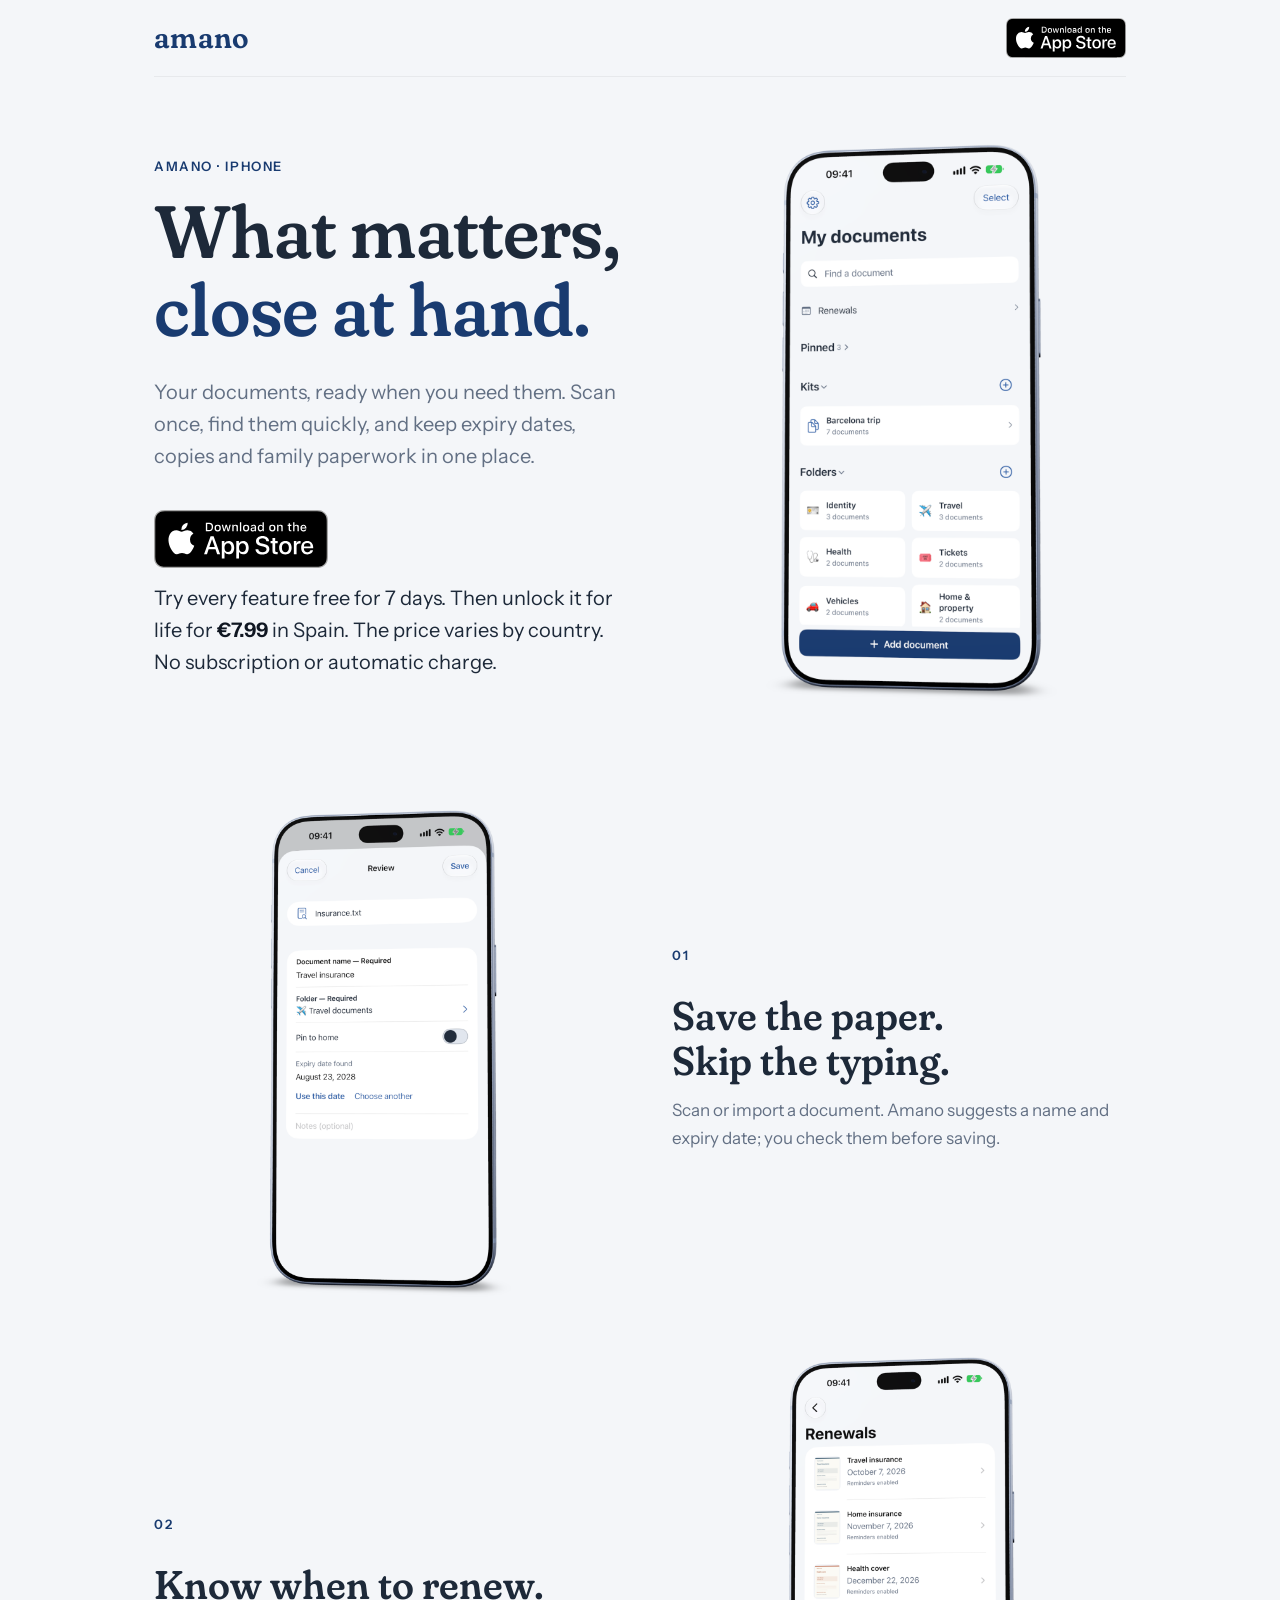
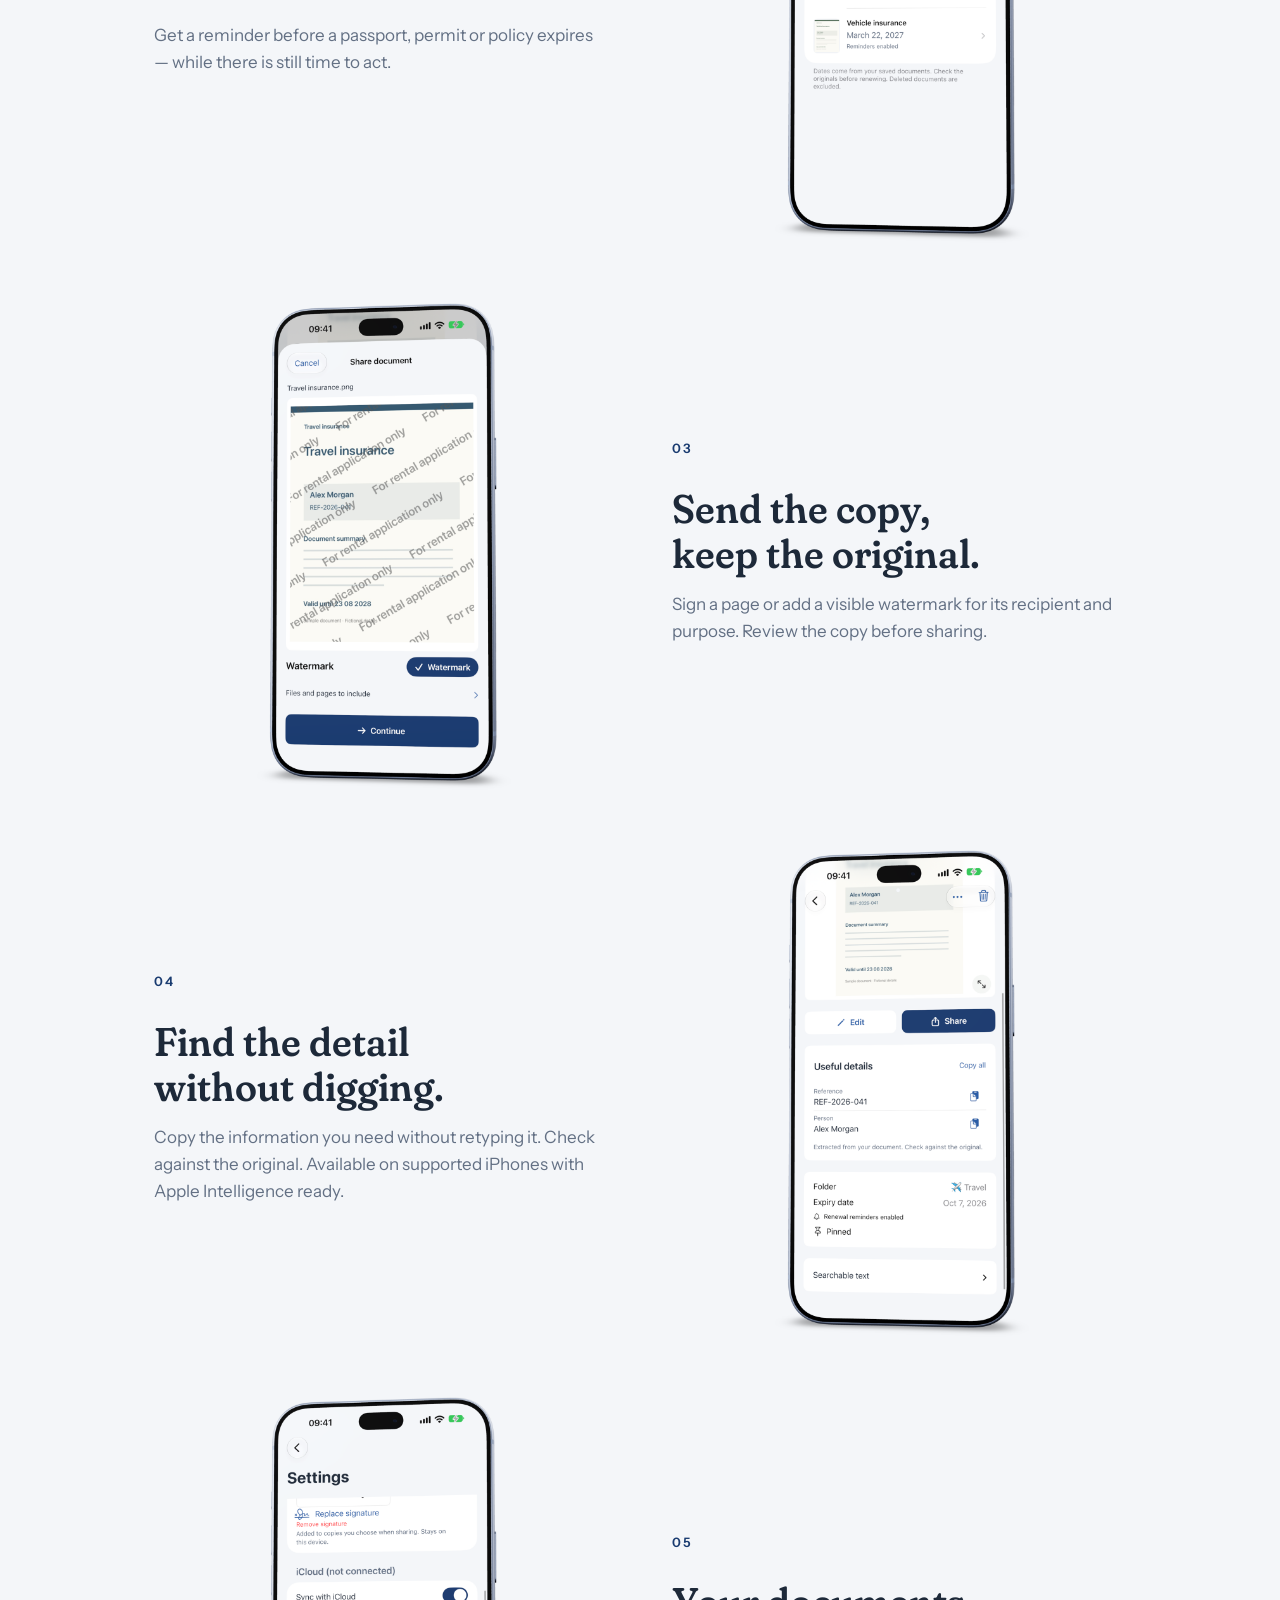
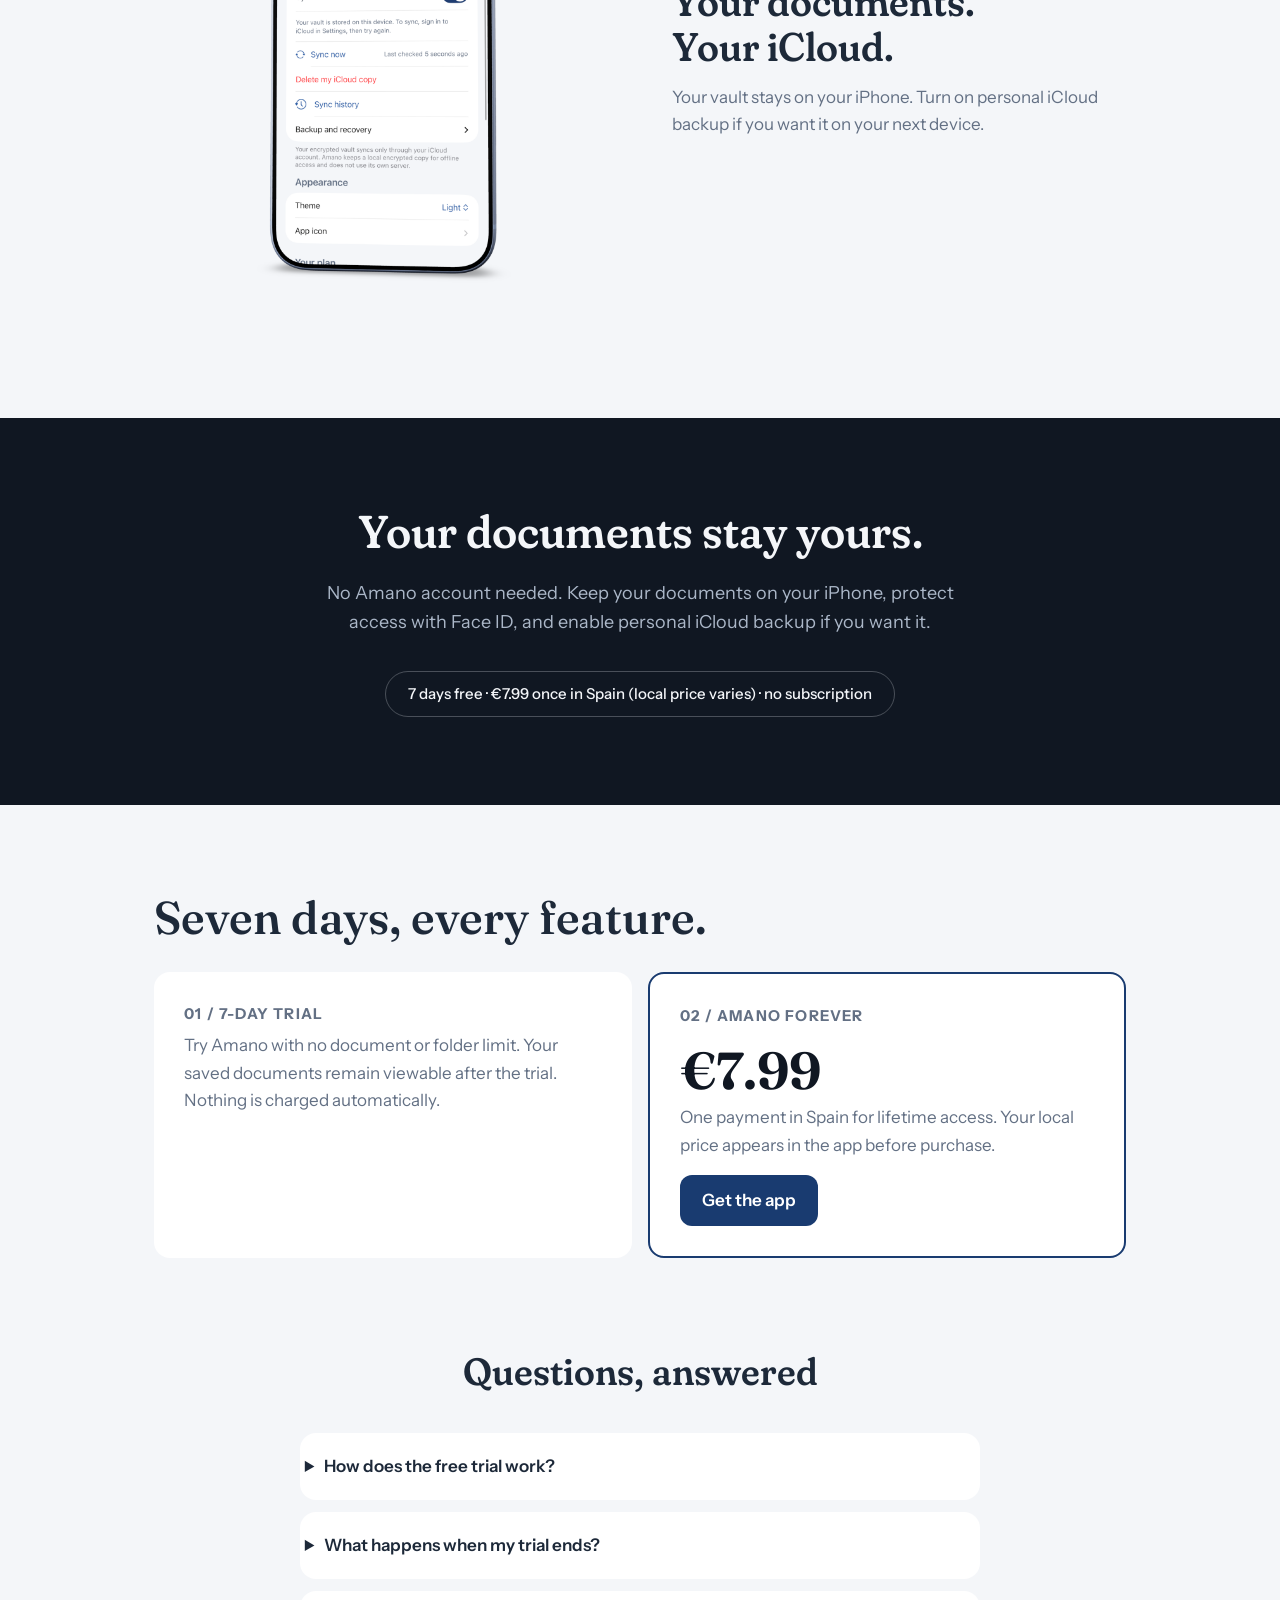
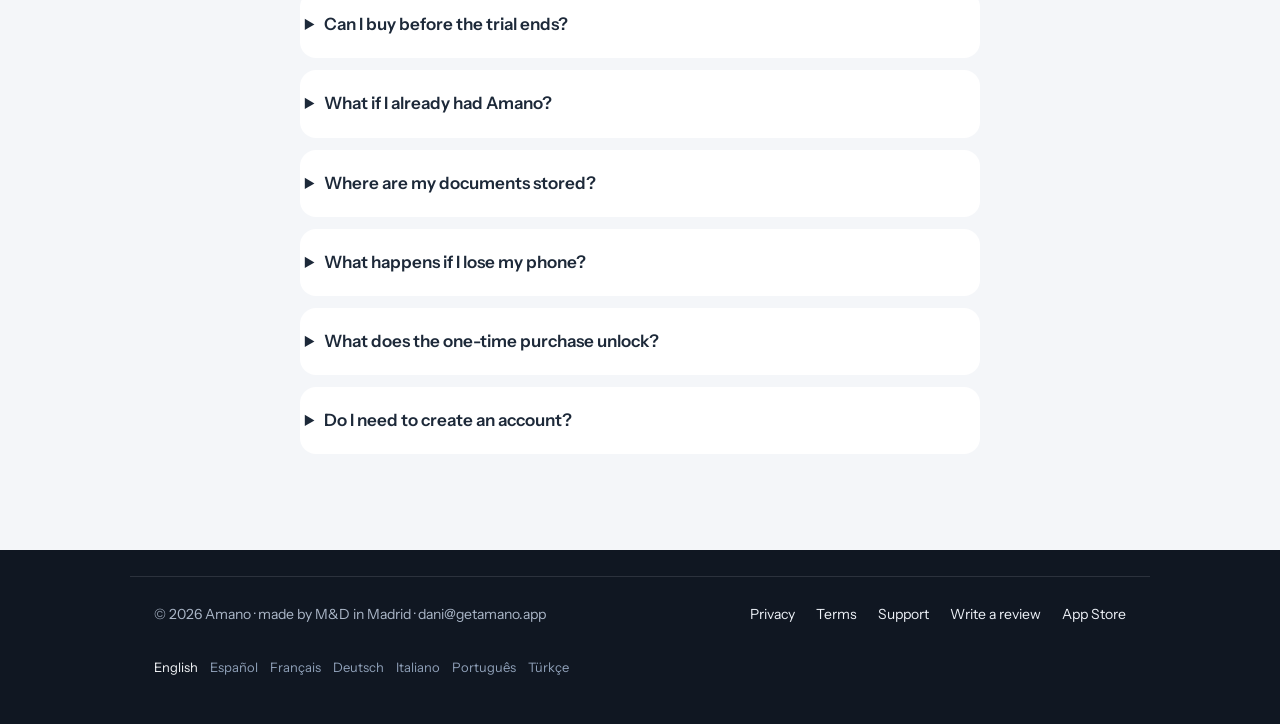
==== commit a672ba18: "fix(site): keep hero pricing as inline text" ====
--- a/index.html
+++ b/index.html
@@ -77,11 +77,9 @@
   .store-button:hover { transform: translateY(-1px); box-shadow: 0 14px 34px rgba(25, 59, 112, 0.34); }
   .store-button:focus-visible, a:focus-visible { outline: 3px solid var(--link); outline-offset: 3px; }
   .store-button svg { flex: none; }
-  .cta-note { width: 100%; margin-top: 8px; padding: 16px 20px; text-align: left;
-    background: var(--card); border-left: 3px solid var(--navy); border-radius: 12px;
-    font-size: 16px; line-height: 1.5; color: var(--muted); }
-  .cta-note strong { display: block; margin: 6px 0; font-size: 21px; line-height: 1.3;
-    font-weight: 650; color: var(--navy); }
+  .cta-note { width: 100%; max-width: 34em; text-align: center;
+    font-size: clamp(17px, 2.2vw, 20px); line-height: 1.6; color: var(--ink); text-wrap: pretty; }
+  .cta-note strong { font-weight: 650; color: var(--deep); }
   .demo { padding: 44px 0 20px; }
   .demo figure { max-width: 560px; margin: 0 auto; border-radius: 24px; overflow: hidden; }
   .demo video { display: block; width: 100%; height: auto; }
@@ -191,7 +189,7 @@
       <p class="lede">Your documents, ready when you need them. Scan once, find them quickly, and keep expiry dates, copies and family paperwork in one place.</p>
       <div class="cta-row">
         <a href="https://apps.apple.com/app/id6809212902?pt=128749840&amp;ct=web-en&amp;mt=8" aria-label="Download on the App Store"><img class="badge badge-hero" src="./assets/badges/en.svg" alt="Download on the App Store" width="174" height="58"></a>
-        <span class="cta-note">Try every feature free for 7 days. <strong>Then unlock it for life for €7.99 in Spain.</strong> The price varies by country. No subscription or automatic charge.</span>
+        <p class="cta-note">Try every feature free for 7 days. Then unlock it for life for <strong>€7.99</strong> in Spain. The price varies by country. No subscription or automatic charge.</p>
       </div>
     </div>
     <div class="hero-visual">
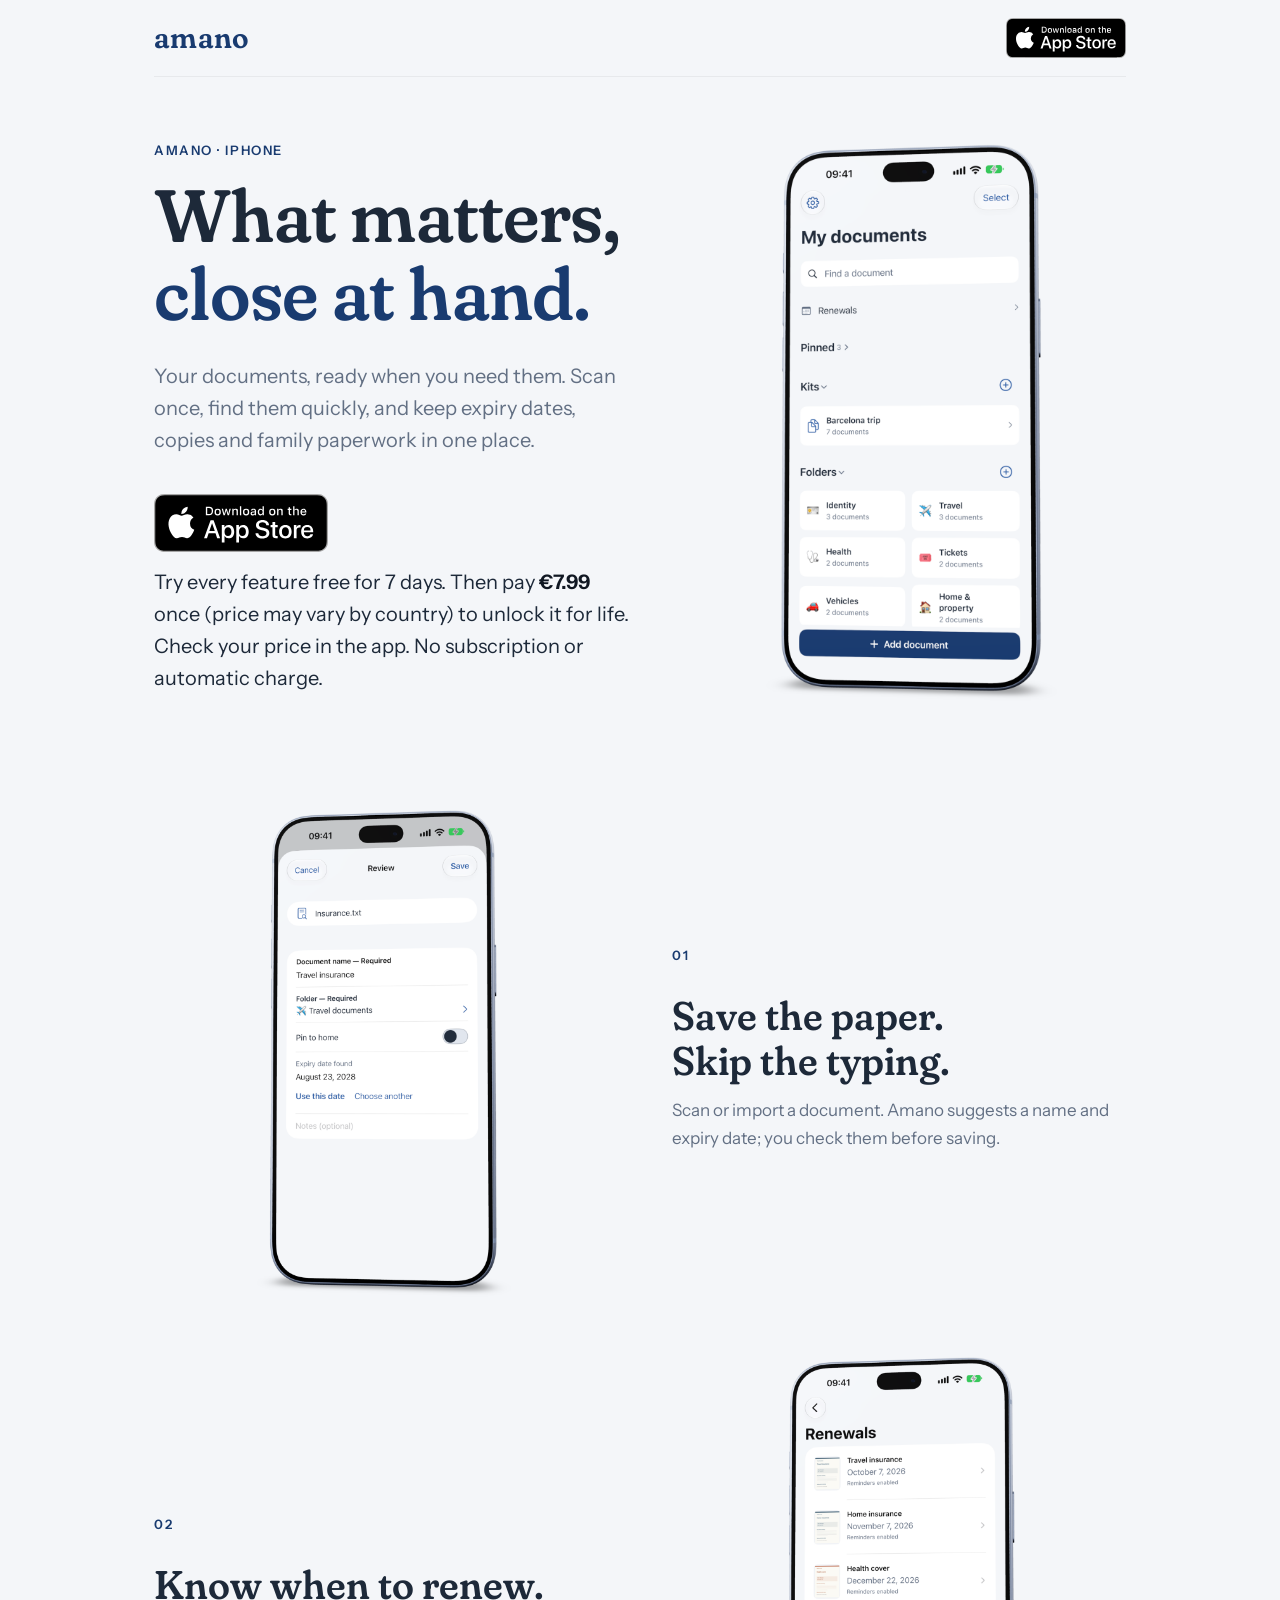
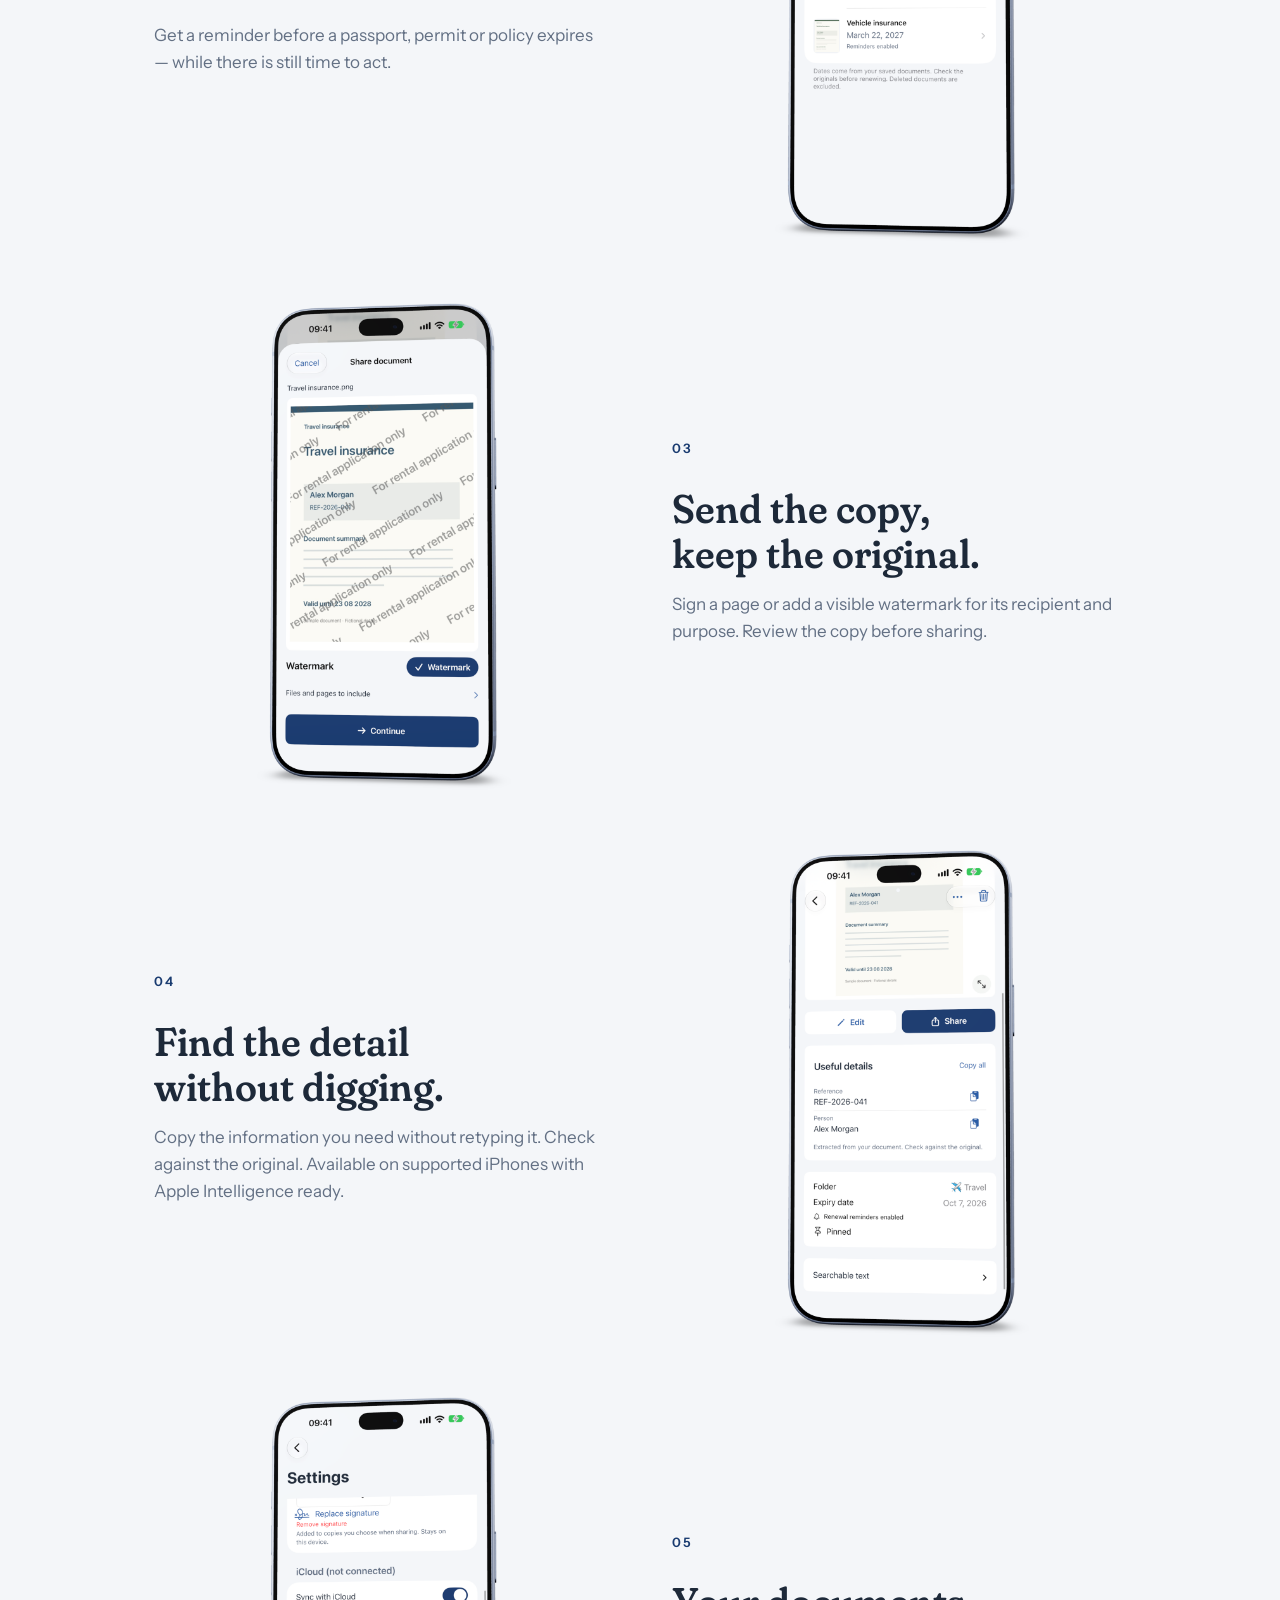
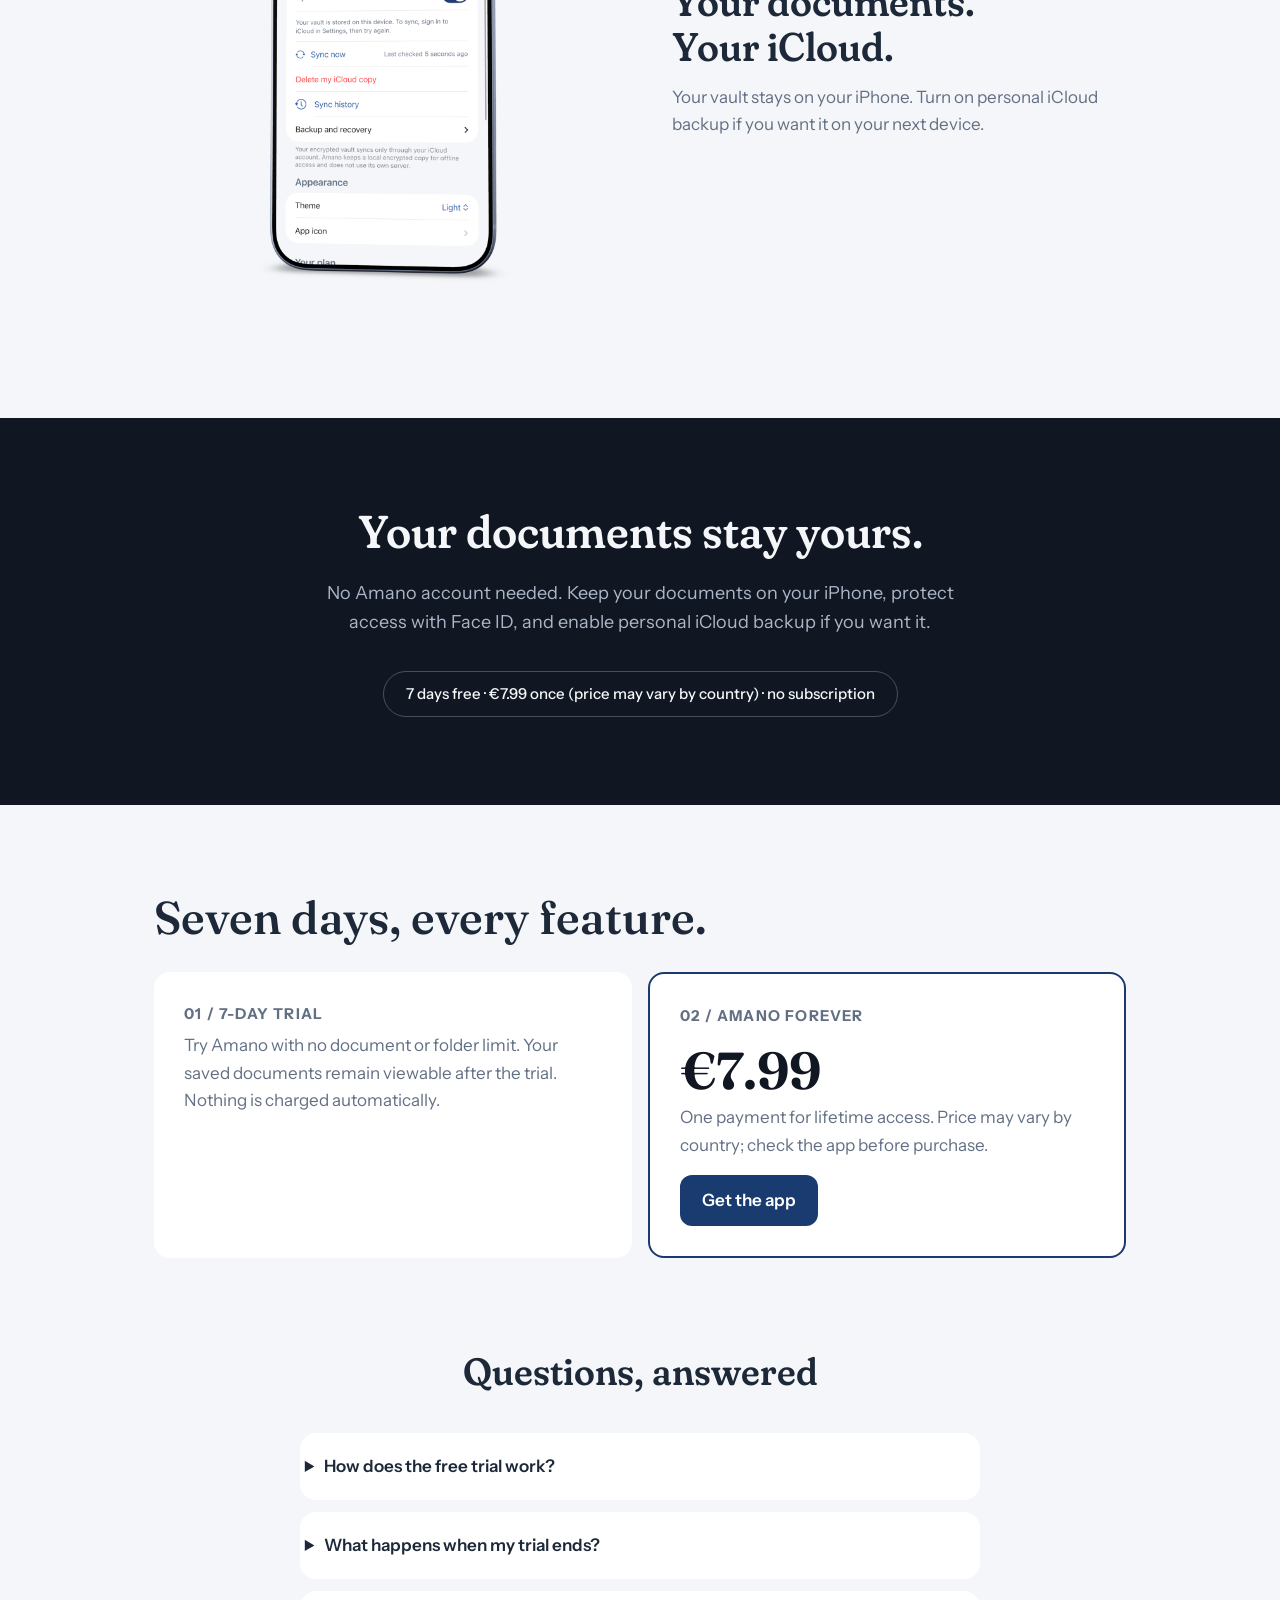
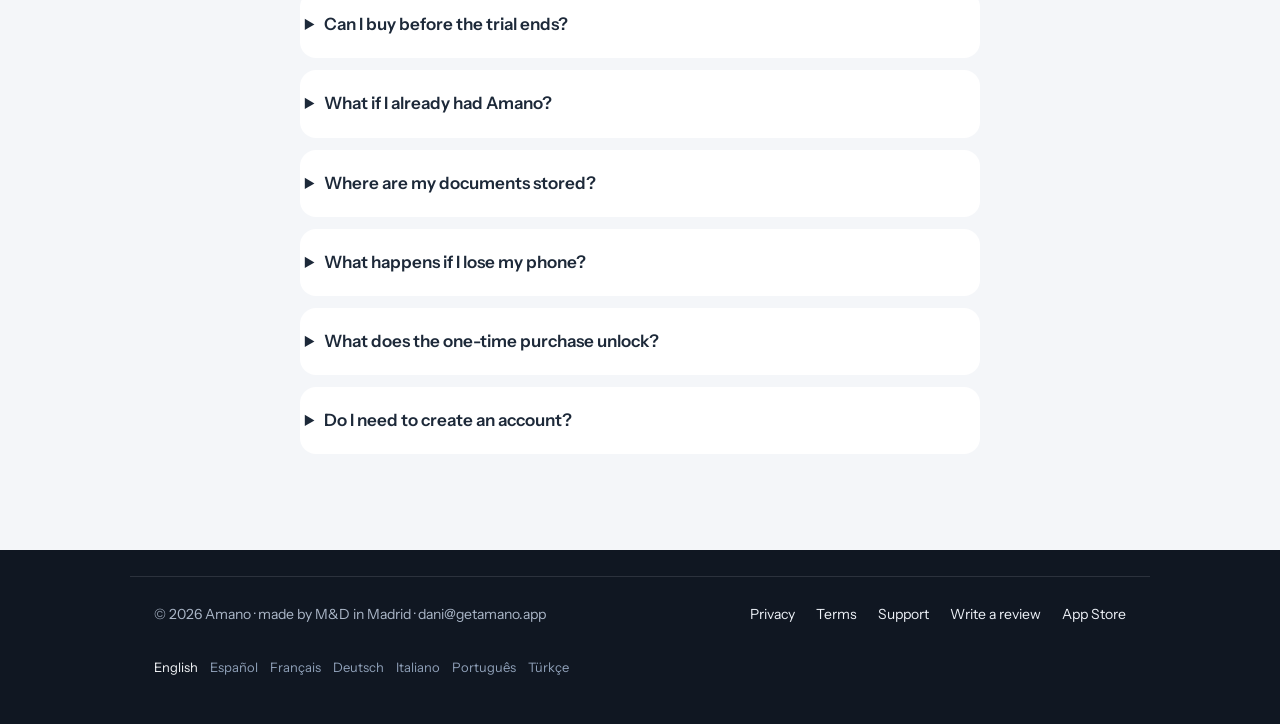
==== commit 5517329c: "fix(site): clarify that app price may vary by country" ====
--- a/index.html
+++ b/index.html
@@ -189,7 +189,7 @@
       <p class="lede">Your documents, ready when you need them. Scan once, find them quickly, and keep expiry dates, copies and family paperwork in one place.</p>
       <div class="cta-row">
         <a href="https://apps.apple.com/app/id6809212902?pt=128749840&amp;ct=web-en&amp;mt=8" aria-label="Download on the App Store"><img class="badge badge-hero" src="./assets/badges/en.svg" alt="Download on the App Store" width="174" height="58"></a>
-        <p class="cta-note">Try every feature free for 7 days. Then unlock it for life for <strong>€7.99</strong> in Spain. The price varies by country. No subscription or automatic charge.</p>
+        <p class="cta-note">Try every feature free for 7 days. Then pay <strong>€7.99</strong> once (price may vary by country) to unlock it for life. Check your price in the app. No subscription or automatic charge.</p>
       </div>
     </div>
     <div class="hero-visual">
@@ -204,7 +204,7 @@
   <div class="inner">
     <h2>Your documents stay yours.</h2>
     <p>No Amano account needed. Keep your documents on your iPhone, protect access with Face&nbsp;ID, and enable personal iCloud backup if you want it.</p>
-    <span class="price">7 days free &middot; €7.99 once in Spain (local price varies) &middot; no subscription</span>
+    <span class="price">7 days free &middot; €7.99 once (price may vary by country) &middot; no subscription</span>
   </div>
 </section>
 <div class="wrap">
@@ -212,7 +212,7 @@
     <h2>Seven days, every feature.</h2>
     <div class="cols">
       <div class="col"><h3>01 / 7-day trial</h3><p>Try Amano with no document or folder limit. Your saved documents remain viewable after the trial. Nothing is charged automatically.</p></div>
-      <div class="col main"><h3>02 / Amano forever</h3><div class="num">€7.99</div><p>One payment in Spain for lifetime access. Your local price appears in the app before purchase.</p>
+      <div class="col main"><h3>02 / Amano forever</h3><div class="num">€7.99</div><p>One payment for lifetime access. Price may vary by country; check the app before purchase.</p>
         <a class="buy" href="https://apps.apple.com/app/id6809212902?pt=128749840&amp;ct=web-en&amp;mt=8">Get the app</a></div>
     </div>
   </section>
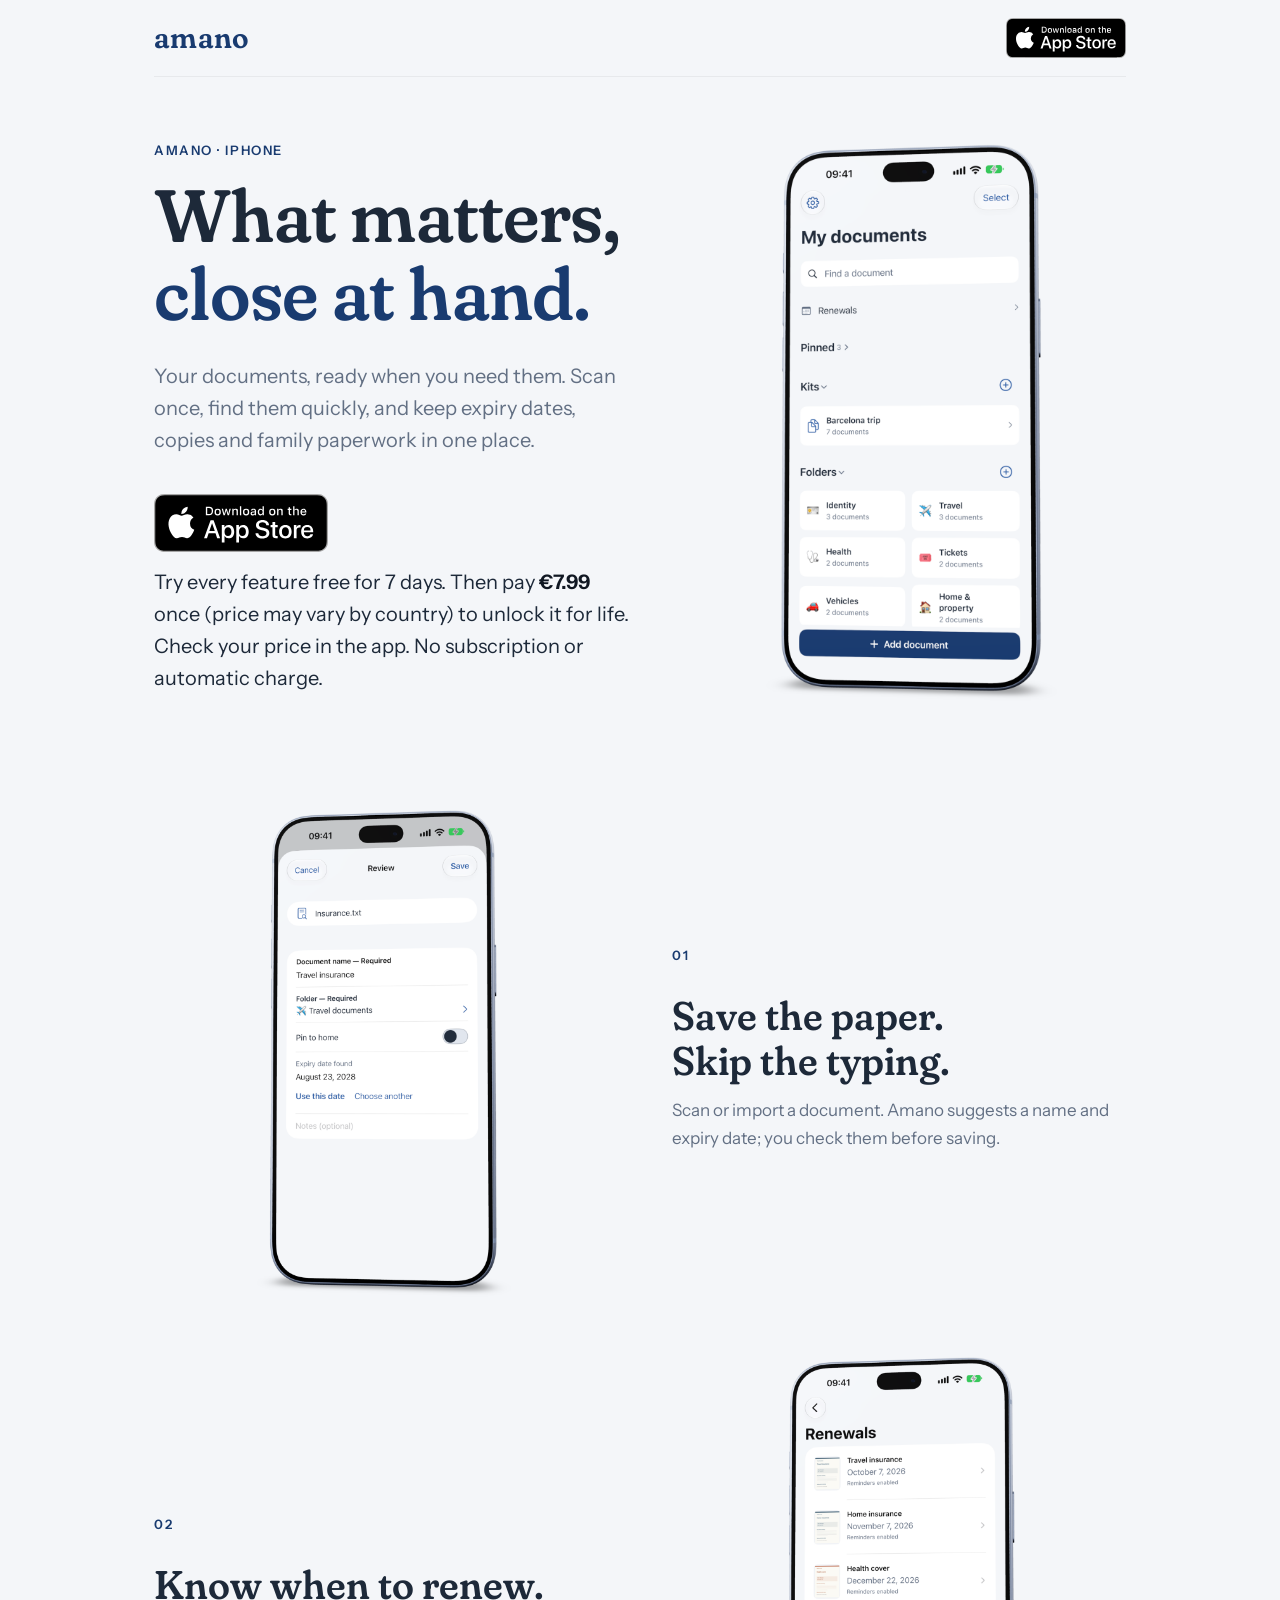
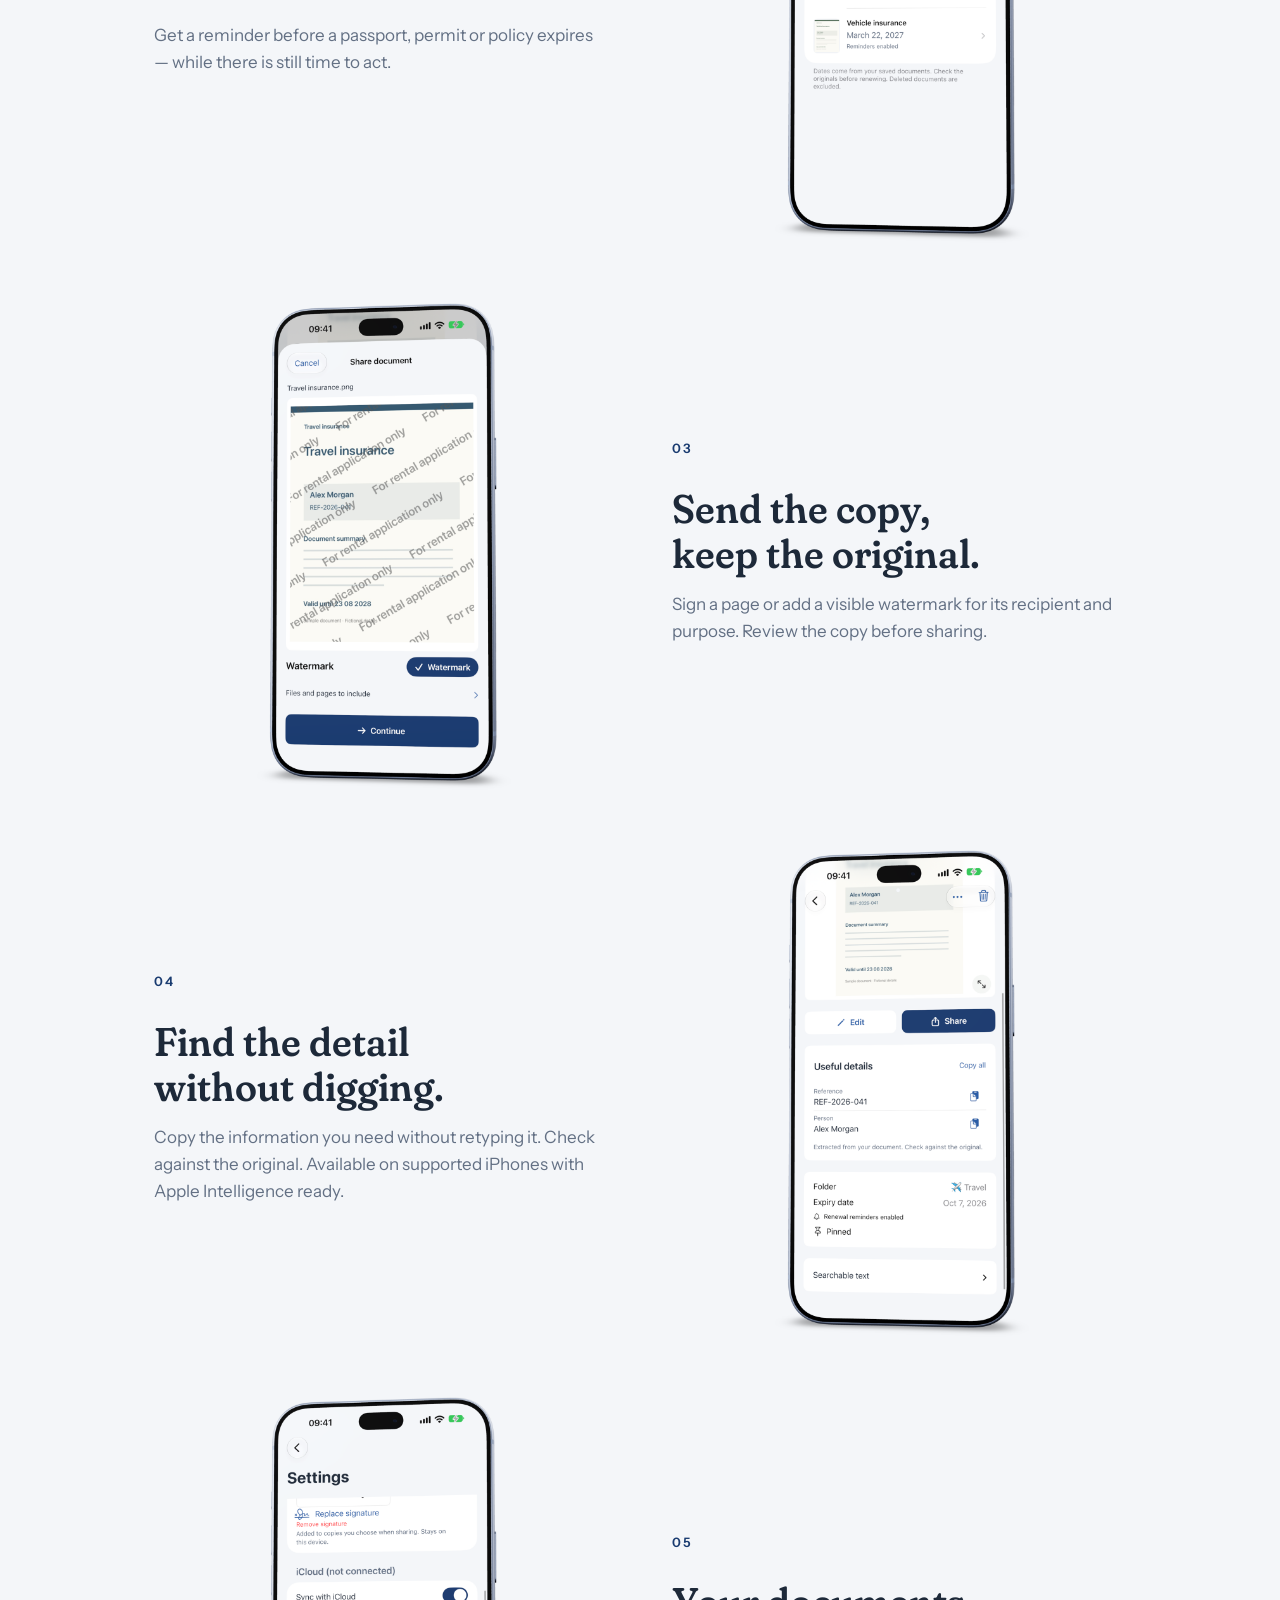
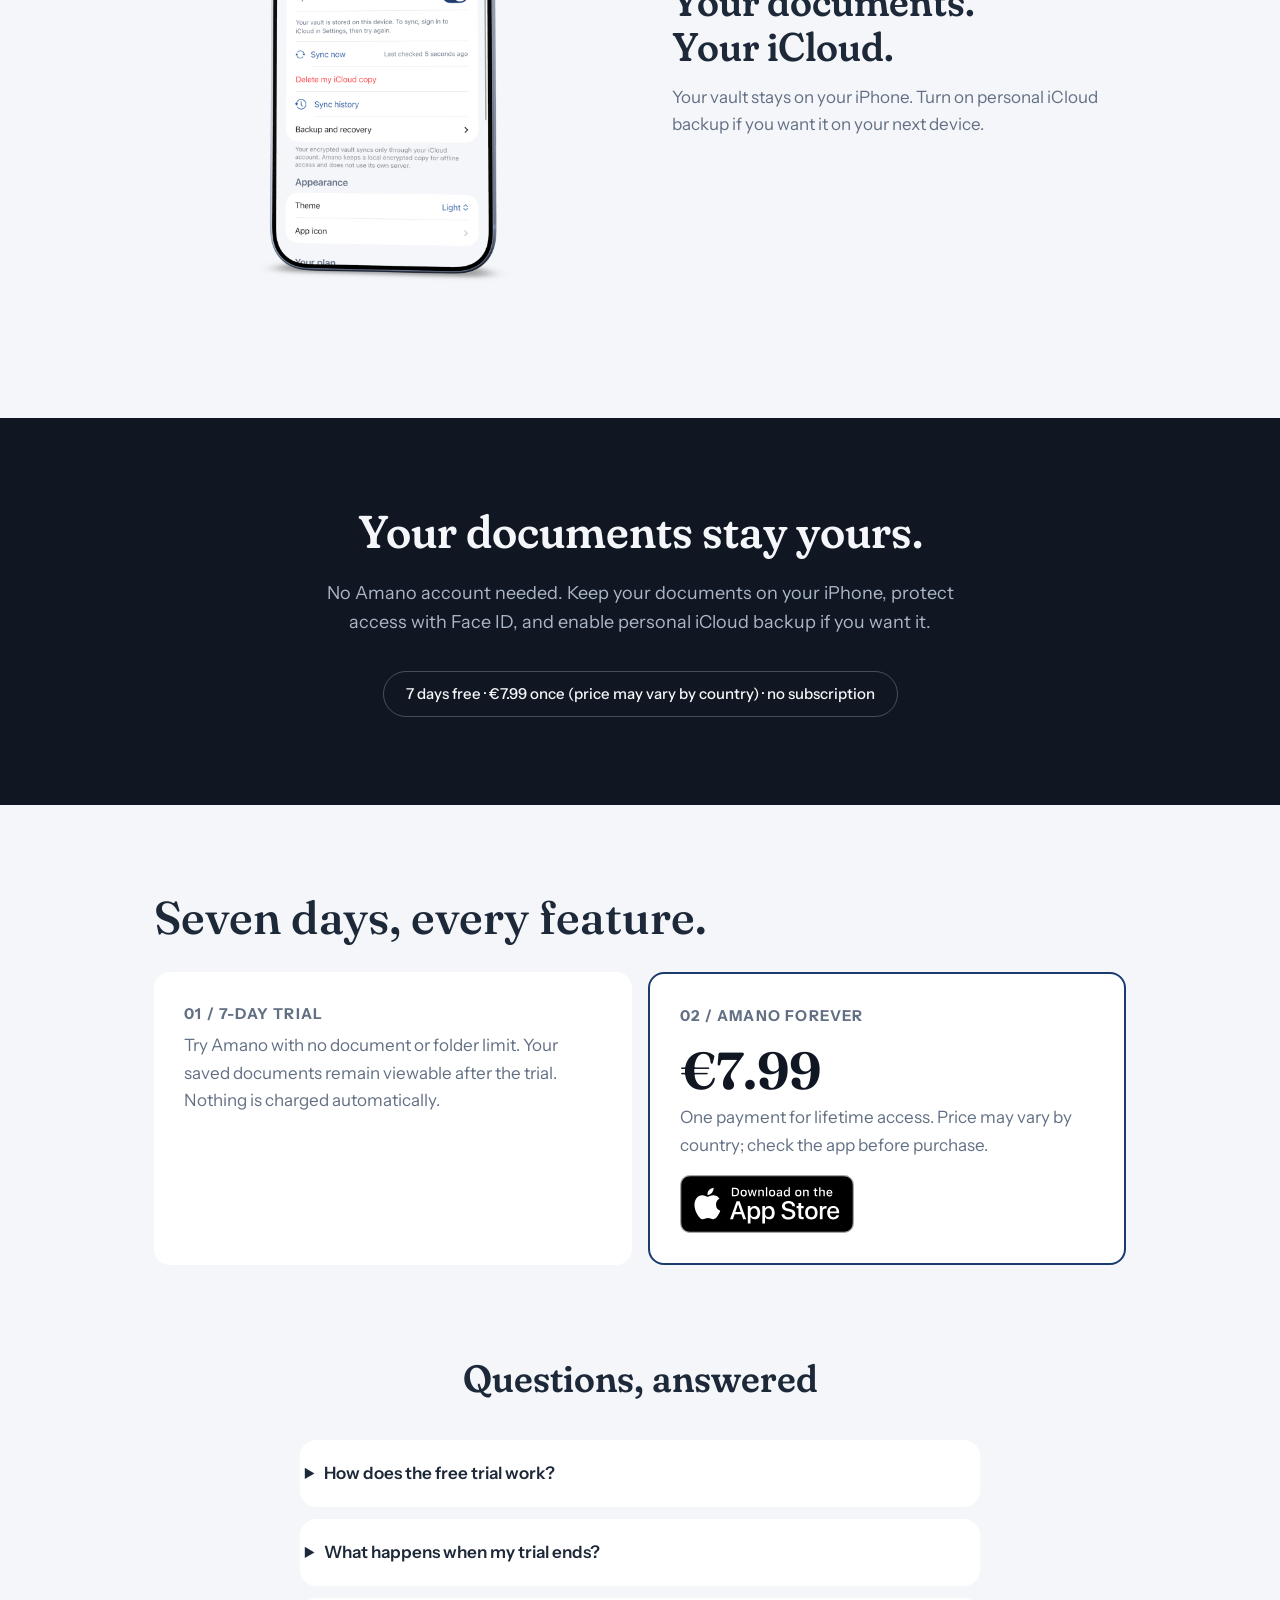
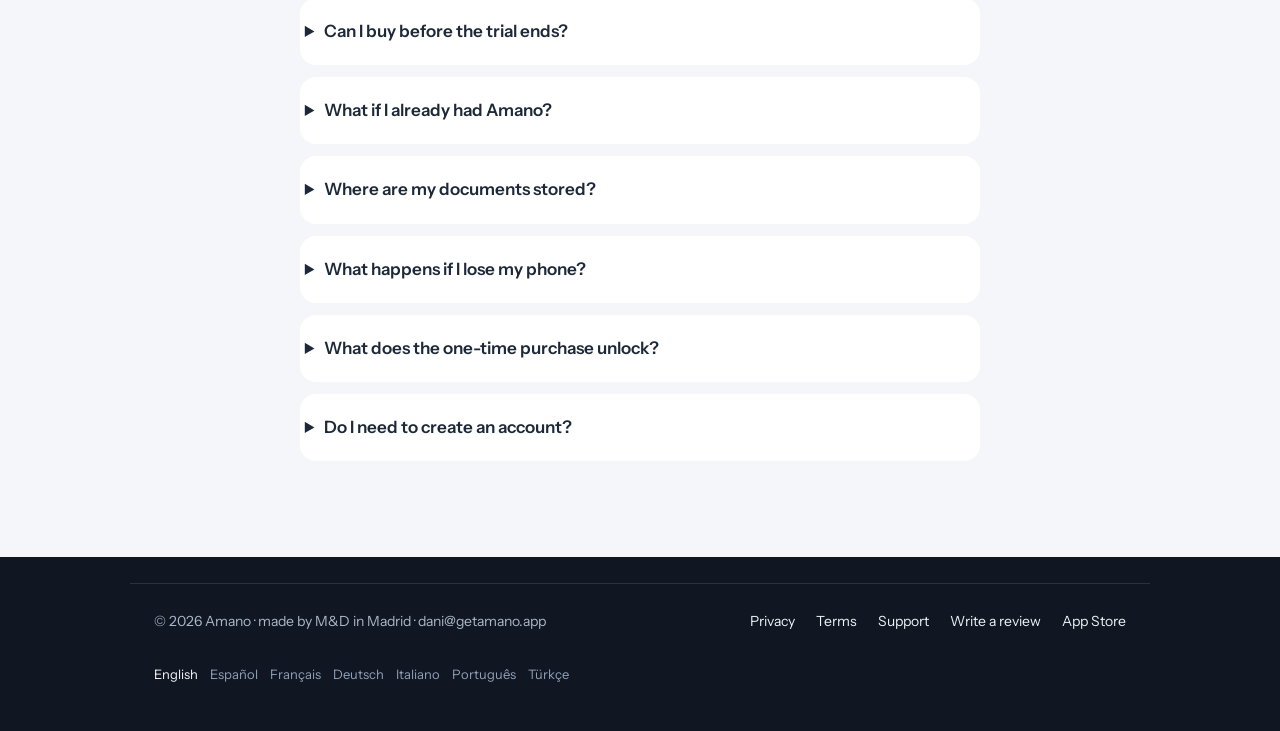
==== commit 595d253c: "Use App Store badge in pricing card" ====
--- a/index.html
+++ b/index.html
@@ -161,7 +161,7 @@
   .pricing .once { color: var(--navy); font-weight: 600; margin: 4px 0 12px; }
   .pricing ul { margin: 10px 0 0; padding-left: 20px; color: var(--muted); }
   .pricing li { margin: 6px 0; }
-  .pricing .buy { display: inline-block; margin-top: 16px; background: var(--navy); color: #fff; text-decoration: none; border-radius: 12px; padding: 12px 22px; font-weight: 600; }
+  .pricing .badge-hero { margin-top: 16px; }
   .pricing .pricenote { color: var(--muted); font-size: 14px; margin-top: 14px; }
 
   .chapter .art video { display: block; width: 100%; height: auto; border-radius: 22px; }
@@ -213,7 +213,7 @@
     <div class="cols">
       <div class="col"><h3>01 / 7-day trial</h3><p>Try Amano with no document or folder limit. Your saved documents remain viewable after the trial. Nothing is charged automatically.</p></div>
       <div class="col main"><h3>02 / Amano forever</h3><div class="num">€7.99</div><p>One payment for lifetime access. Price may vary by country; check the app before purchase.</p>
-        <a class="buy" href="https://apps.apple.com/app/id6809212902?pt=128749840&amp;ct=web-en&amp;mt=8">Get the app</a></div>
+        <a href="https://apps.apple.com/app/id6809212902?pt=128749840&amp;ct=web-en&amp;mt=8" aria-label="Download on the App Store"><img class="badge badge-hero" src="./assets/badges/en.svg" alt="Download on the App Store" width="174" height="58"></a></div>
     </div>
   </section>
   <section class="faq">
